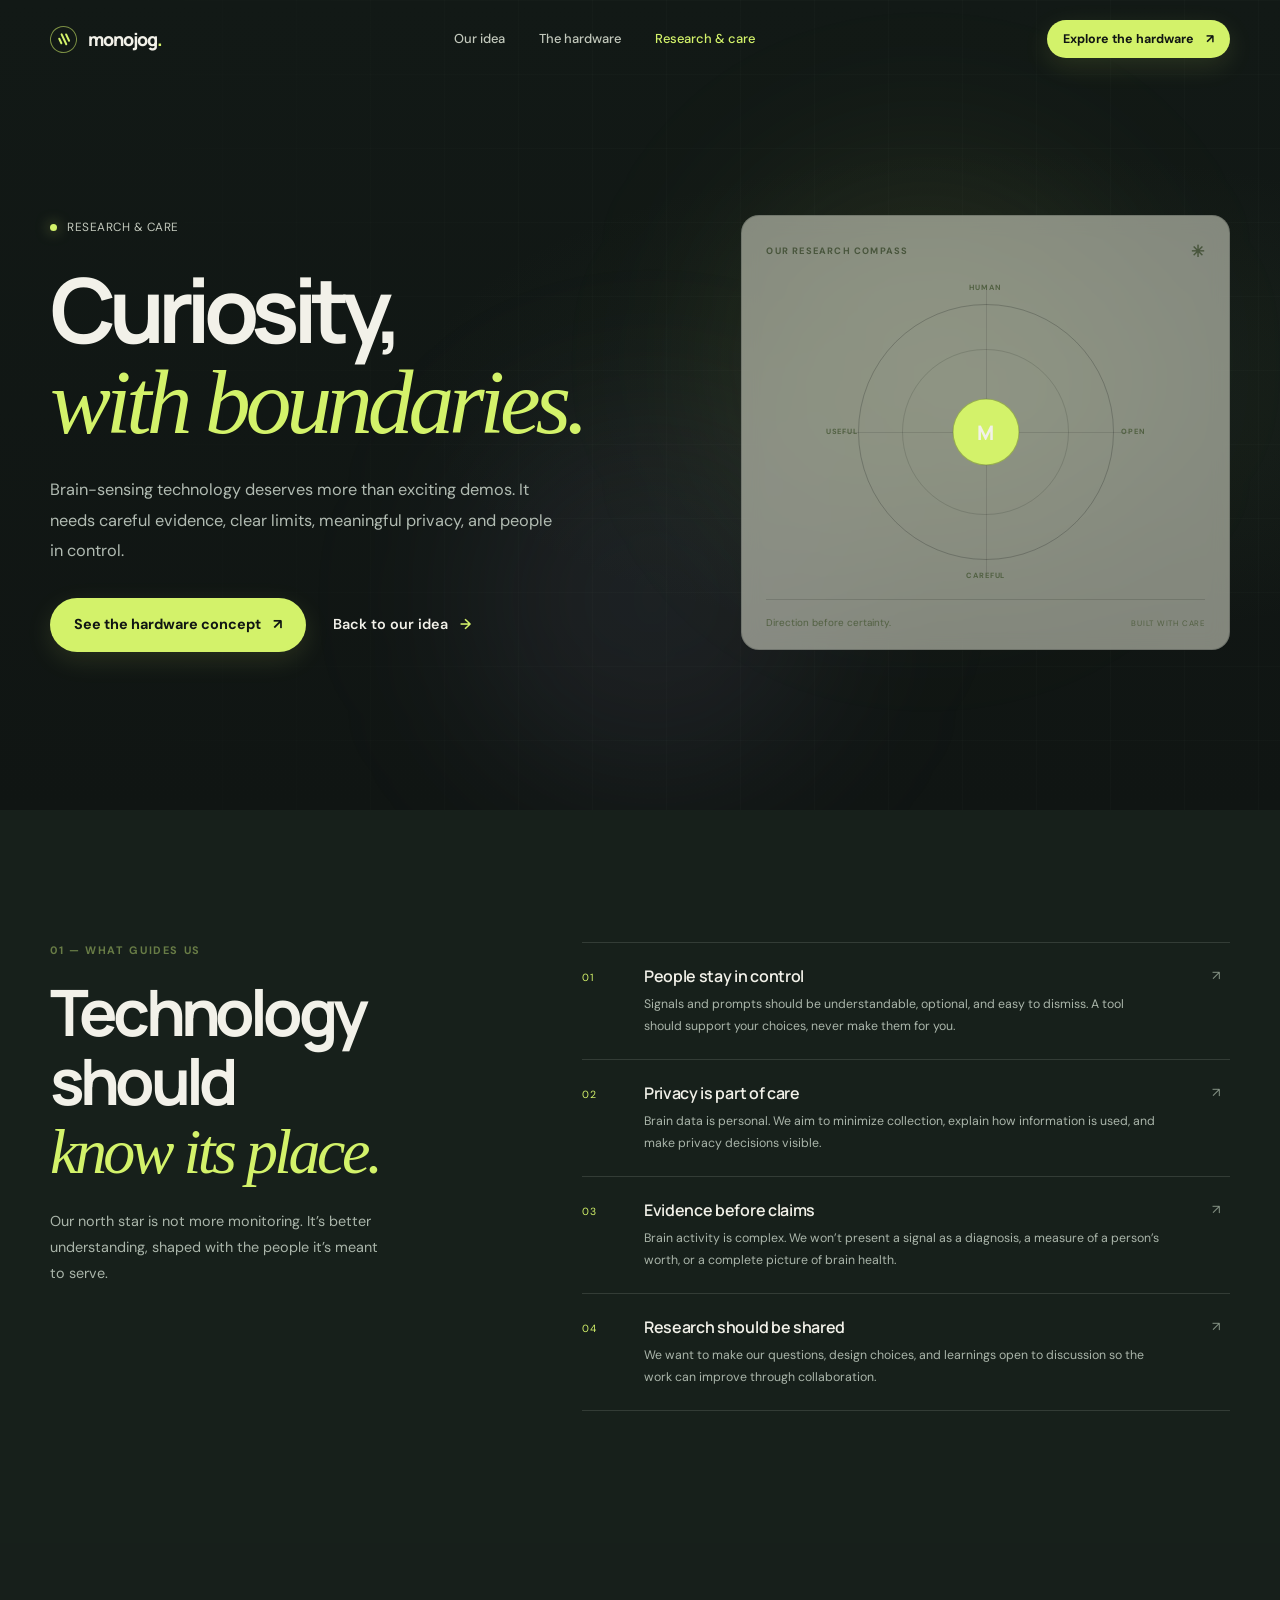
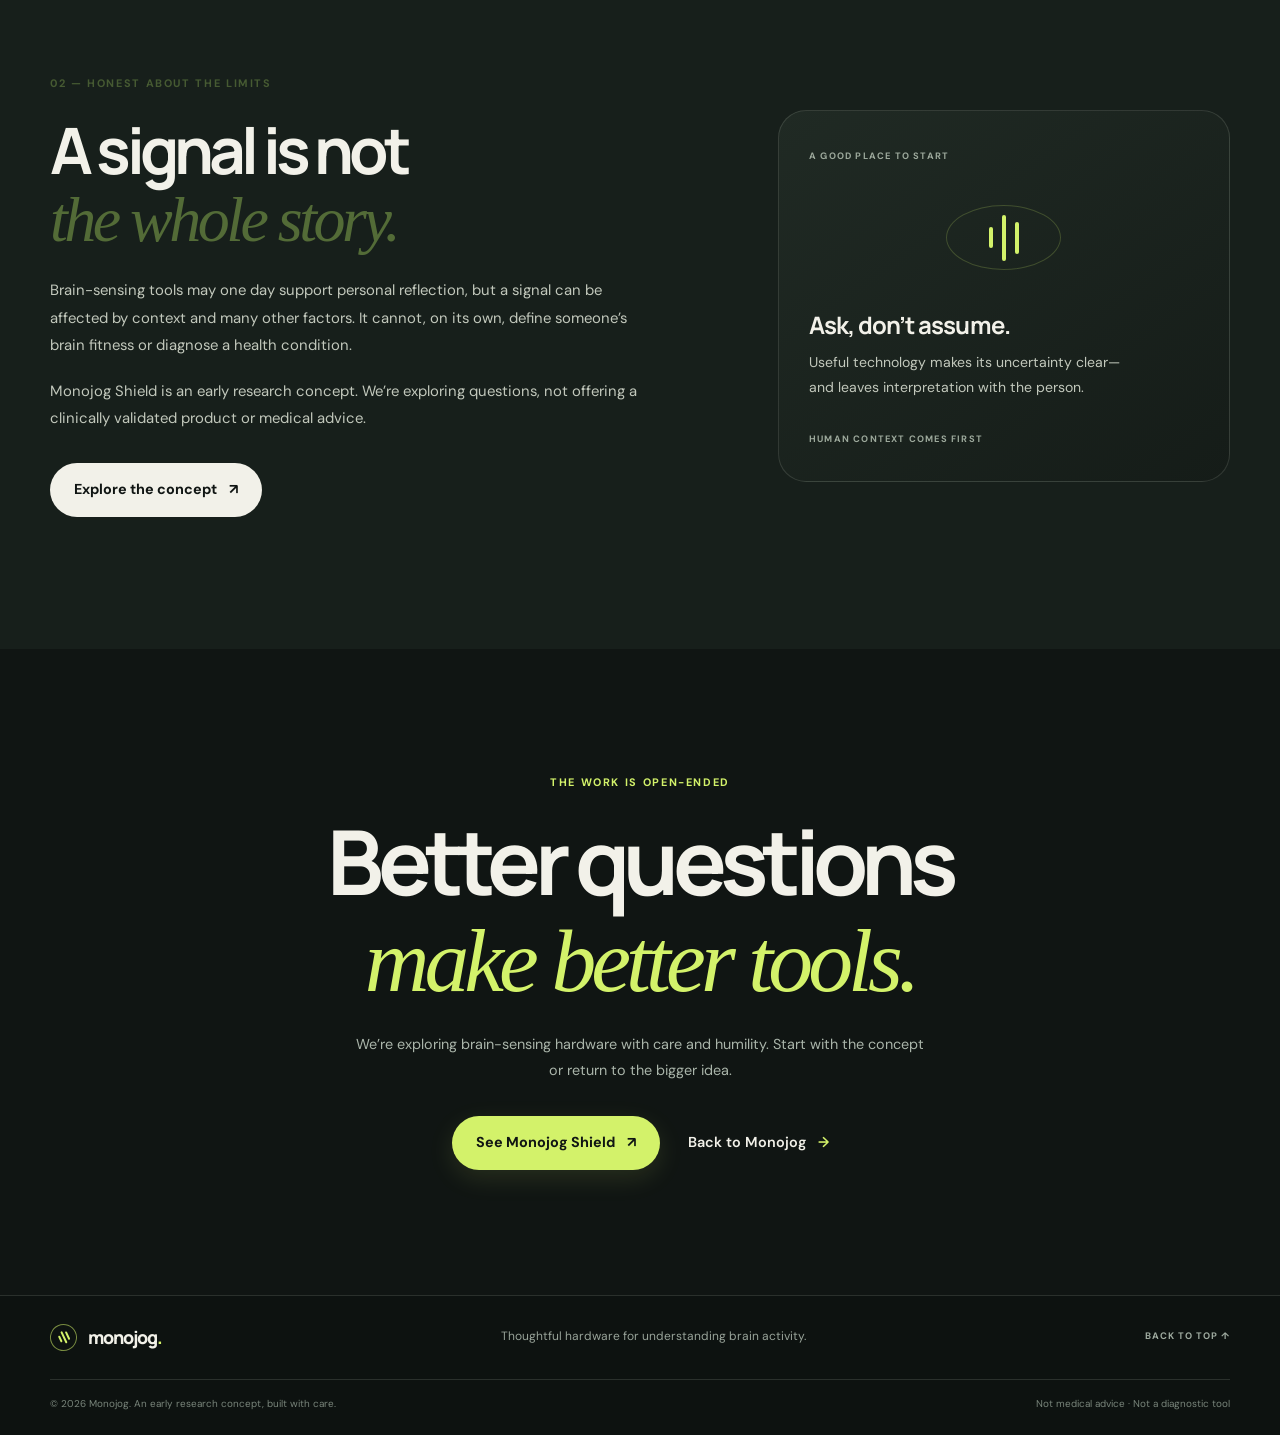
==== research.html @ cc60c607 "Reframe Monojog as brain-health hardware with three focused pages and subtle motion" ====
<!doctype html>
<html lang="en">
<head>
  <meta charset="utf-8">
  <meta name="viewport" content="width=device-width, initial-scale=1">
  <meta name="theme-color" content="#101513">
  <meta name="description" content="Learn about Monojog's approach to brain-health technology: human agency, privacy, scientific evidence, and honest limits.">
  <title>Research &amp; care — Monojog</title>
  <link rel="icon" type="image/svg+xml" href="assets/favicon.svg">
  <link rel="preconnect" href="https://fonts.googleapis.com"><link rel="preconnect" href="https://fonts.gstatic.com" crossorigin>
  <link href="https://fonts.googleapis.com/css2?family=DM+Sans:wght@400;500;600;700&family=Manrope:wght@400;500;600;700;800&display=swap" rel="stylesheet">
  <link rel="stylesheet" href="css/style.css"><link rel="stylesheet" href="css/animations.css"><link rel="stylesheet" href="css/brain-health.css">
</head>
<body>
  <div id="preloader" aria-hidden="true"><div class="preloader-inner"><div class="preloader-logo">M</div><div class="preloader-bar"><div class="preloader-bar-fill"></div></div></div></div><div class="cursor-glow" id="cursorGlow" aria-hidden="true"></div>
  <nav class="navbar" id="navbar" aria-label="Main navigation"><div class="container nav-container"><a class="nav-logo" href="index.html" aria-label="Monojog home"><span class="brand-mark" aria-hidden="true"><span></span><span></span><span></span></span><span class="logo-text">monojog<span class="brand-period">.</span></span></a><div class="nav-links" id="navLinks"><a class="nav-link" href="index.html">Our idea</a><a class="nav-link" href="shield.html">The hardware</a><a class="nav-link active" href="research.html" aria-current="page">Research &amp; care</a></div><div class="nav-actions"><a class="btn btn-primary btn-sm" href="shield.html">Explore the hardware <span aria-hidden="true">↗</span></a><button class="nav-toggle" id="navToggle" type="button" aria-label="Toggle navigation" aria-expanded="false" aria-controls="mobileMenu"><span></span><span></span><span></span></button></div></div></nav>
  <div class="mobile-menu" id="mobileMenu"><div class="mobile-menu-content"><a class="mobile-link" href="index.html">Our idea</a><a class="mobile-link" href="shield.html">The hardware</a><a class="mobile-link" href="research.html" aria-current="page">Research &amp; care</a><a class="btn btn-primary btn-lg mobile-cta" href="shield.html">Explore the hardware ↗</a></div></div>
  <main>
    <section class="page-hero research-page-hero" id="home"><div class="hero-bg" aria-hidden="true"><div class="hero-orb hero-orb-one"></div><div class="hero-orb hero-orb-two"></div><div class="hero-grid"></div></div><div class="container page-hero-layout research-hero-layout"><div class="page-hero-copy"><span class="eyebrow reveal-up"><span class="eyebrow-dot"></span> RESEARCH &amp; CARE</span><h1 class="page-title reveal-up delay-1">Curiosity,<br><span class="serif-accent">with boundaries.</span></h1><p class="hero-description reveal-up delay-2">Brain-sensing technology deserves more than exciting demos. It needs careful evidence, clear limits, meaningful privacy, and people in control.</p><div class="hero-actions reveal-up delay-3"><a class="btn btn-primary btn-lg" href="shield.html">See the hardware concept <span aria-hidden="true">↗</span></a><a class="text-link" href="index.html">Back to our idea <span aria-hidden="true">→</span></a></div></div><div class="research-card reveal-up delay-2"><div class="research-card-header"><span>OUR RESEARCH COMPASS</span><span class="compass-star">✳</span></div><div class="compass-graphic"><div class="compass-circle compass-circle-outer"></div><div class="compass-circle compass-circle-inner"></div><div class="compass-cross horizontal"></div><div class="compass-cross vertical"></div><div class="compass-core">M</div><span class="compass-label north">HUMAN</span><span class="compass-label east">OPEN</span><span class="compass-label south">CAREFUL</span><span class="compass-label west">USEFUL</span></div><div class="research-card-footer"><span>Direction before certainty.</span><span>BUILT WITH CARE</span></div></div></div></section>
    <section class="principles-section section-space"><div class="container principles-layout"><div class="principles-intro reveal-up"><span class="section-index">01 — WHAT GUIDES US</span><h2>Technology should<br><span class="serif-accent">know its place.</span></h2><p>Our north star is not more monitoring. It’s better understanding, shaped with the people it’s meant to serve.</p></div><div class="principles-list"><article class="principle reveal-up"><span class="principle-number">01</span><div><h3>People stay in control</h3><p>Signals and prompts should be understandable, optional, and easy to dismiss. A tool should support your choices, never make them for you.</p></div><span class="principle-symbol">↗</span></article><article class="principle reveal-up delay-1"><span class="principle-number">02</span><div><h3>Privacy is part of care</h3><p>Brain data is personal. We aim to minimize collection, explain how information is used, and make privacy decisions visible.</p></div><span class="principle-symbol">↗</span></article><article class="principle reveal-up delay-2"><span class="principle-number">03</span><div><h3>Evidence before claims</h3><p>Brain activity is complex. We won’t present a signal as a diagnosis, a measure of a person’s worth, or a complete picture of brain health.</p></div><span class="principle-symbol">↗</span></article><article class="principle reveal-up delay-3"><span class="principle-number">04</span><div><h3>Research should be shared</h3><p>We want to make our questions, design choices, and learnings open to discussion so the work can improve through collaboration.</p></div><span class="principle-symbol">↗</span></article></div></div></section>
    <section class="research-note-section section-space"><div class="container research-note-layout"><div class="research-copy reveal-up"><span class="section-index">02 — HONEST ABOUT THE LIMITS</span><h2>A signal is not<br><span class="serif-accent">the whole story.</span></h2><p>Brain-sensing tools may one day support personal reflection, but a signal can be affected by context and many other factors. It cannot, on its own, define someone’s brain fitness or diagnose a health condition.</p><p>Monojog Shield is an early research concept. We’re exploring questions, not offering a clinically validated product or medical advice.</p><a class="btn btn-light btn-lg" href="shield.html">Explore the concept <span aria-hidden="true">↗</span></a></div><div class="care-card reveal-up delay-1"><span class="care-card-kicker">A GOOD PLACE TO START</span><div class="care-pulse" aria-hidden="true"><span></span><span></span><span></span></div><h3>Ask, don’t assume.</h3><p>Useful technology makes its uncertainty clear—and leaves interpretation with the person.</p><span class="care-card-foot">HUMAN CONTEXT COMES FIRST</span></div></div></section>
    <section class="closing-section section-space"><div class="container closing-inner reveal-up"><span class="section-index">THE WORK IS OPEN-ENDED</span><h2>Better questions<br><span class="serif-accent">make better tools.</span></h2><p>We’re exploring brain-sensing hardware with care and humility. Start with the concept or return to the bigger idea.</p><div class="closing-actions"><a class="btn btn-primary btn-lg" href="shield.html">See Monojog Shield <span aria-hidden="true">↗</span></a><a class="text-link" href="index.html">Back to Monojog <span aria-hidden="true">→</span></a></div></div></section>
  </main>
  <footer class="site-footer"><div class="container footer-main"><a class="nav-logo footer-logo" href="index.html"><span class="brand-mark" aria-hidden="true"><span></span><span></span><span></span></span><span class="logo-text">monojog<span class="brand-period">.</span></span></a><p>Thoughtful hardware for understanding brain activity.</p><a class="footer-top" href="#home">BACK TO TOP ↑</a></div><div class="container footer-bottom"><span>© <span id="currentYear">2026</span> Monojog. An early research concept, built with care.</span><span>Not medical advice · Not a diagnostic tool</span></div></footer>
  <script src="js/main.js"></script><script>document.getElementById('currentYear').textContent = new Date().getFullYear();</script>
</body>
</html>
---- css/style.css ----
/* ============================================
   MONOJOG — Focus hardware / open research identity
   Palette: forest ink, warm paper, vivid lime, soft lilac
   ============================================ */
:root {
  color-scheme: dark;
  --ink: #101513;
  --ink-soft: #171f1b;
  --surface: #1b2420;
  --surface-raised: #222d27;
  --paper: #f2f1e9;
  --paper-dim: #c2c8bc;
  --muted: #8d9990;
  --line: rgba(235, 241, 230, 0.13);
  --line-dark: rgba(16, 21, 19, 0.13);
  --lime: #d3f26a;
  --lime-dark: #b7d94c;
  --lilac: #c3b4f2;
  --orange: #e7a573;
  --font-body: 'DM Sans', -apple-system, BlinkMacSystemFont, 'Segoe UI', sans-serif;
  --font-display: 'Manrope', 'DM Sans', sans-serif;
  --radius-sm: 10px;
  --radius-md: 18px;
  --radius-lg: 28px;
  --radius-xl: 40px;
  --container: 1180px;
  --ease: 0.28s cubic-bezier(0.2, 0.7, 0.2, 1);
}

*, *::before, *::after {
  box-sizing: border-box;
  margin: 0;
  padding: 0;
}

html {
  scroll-behavior: smooth;
  scroll-padding-top: 90px;
  font-size: 16px;
  -webkit-font-smoothing: antialiased;
}

body {
  font-family: var(--font-body);
  background: var(--ink);
  color: var(--paper);
  line-height: 1.65;
  overflow-x: hidden;
}

body, button, a {
  font-family: var(--font-body);
}

a {
  color: inherit;
  text-decoration: none;
}

button {
  border: 0;
  color: inherit;
  background: none;
  cursor: pointer;
}

::selection {
  background: var(--lime);
  color: var(--ink);
}

:focus-visible {
  outline: 2px solid var(--lime);
  outline-offset: 4px;
}

.container {
  width: min(var(--container), calc(100% - 48px));
  margin-inline: auto;
}

.section-space {
  padding: 132px 0;
}

.serif-accent {
  font-family: Georgia, 'Times New Roman', serif;
  font-weight: 400;
  font-style: italic;
  color: var(--lime);
  letter-spacing: -0.055em;
}

.section-index {
  display: block;
  color: var(--lime);
  font-size: 0.68rem;
  font-weight: 700;
  letter-spacing: 0.15em;
  line-height: 1.5;
}

.text-link {
  display: inline-flex;
  align-items: center;
  gap: 12px;
  color: var(--paper);
  font-size: 0.9rem;
  font-weight: 600;
  transition: color var(--ease);
}

.text-link span {
  color: var(--lime);
  transition: transform var(--ease);
}

.text-link:hover {
  color: var(--lime);
}

.text-link:hover span {
  transform: translateX(4px);
}

#preloader {
  position: fixed;
  inset: 0;
  z-index: 10000;
  background: var(--ink);
  display: flex;
  align-items: center;
  justify-content: center;
  transition: opacity 0.45s ease, visibility 0.45s ease;
}

#preloader.hidden {
  opacity: 0;
  visibility: hidden;
  pointer-events: none;
}

.preloader-inner {
  text-align: center;
}

.preloader-logo {
  font: 800 2rem var(--font-display);
  color: var(--lime);
  margin-bottom: 20px;
}

.preloader-bar {
  width: 90px;
  height: 2px;
  background: var(--line);
  overflow: hidden;
}

.preloader-bar-fill {
  height: 100%;
  width: 60%;
  background: var(--lime);
  animation: loadLine 1s ease-in-out infinite alternate;
}

@keyframes loadLine {
  to {
    transform: translateX(70%);
  }
}

.cursor-glow {
  position: fixed;
  width: 360px;
  height: 360px;
  border-radius: 50%;
  background: radial-gradient(circle, rgba(211, 242, 106, 0.055), transparent 68%);
  pointer-events: none;
  z-index: 1;
  transform: translate(-50%, -50%);
}

.navbar {
  position: fixed;
  z-index: 1000;
  inset: 0 0 auto;
  padding: 20px 0;
  transition: background var(--ease), padding var(--ease), border-color var(--ease);
  border-bottom: 1px solid transparent;
}

.navbar.scrolled {
  padding: 12px 0;
  background: rgba(16, 21, 19, 0.88);
  backdrop-filter: blur(18px);
  border-color: var(--line);
}

.nav-container {
  display: flex;
  align-items: center;
  justify-content: space-between;
  gap: 28px;
}

.nav-logo {
  display: flex;
  align-items: center;
  gap: 11px;
  position: relative;
  z-index: 1001;
}

.logo-text {
  font: 800 1.12rem var(--font-display);
  letter-spacing: -0.055em;
}

.brand-period {
  color: var(--lime);
}

.brand-mark {
  width: 27px;
  height: 27px;
  border: 1px solid rgba(211, 242, 106, 0.55);
  border-radius: 50%;
  display: flex;
  align-items: center;
  justify-content: center;
  gap: 2px;
  transform: rotate(-25deg);
}

.brand-mark span {
  display: block;
  width: 2px;
  border-radius: 3px;
  background: var(--lime);
}

.brand-mark span:nth-child(1) {
  height: 7px;
}

.brand-mark span:nth-child(2) {
  height: 13px;
}

.brand-mark span:nth-child(3) {
  height: 9px;
}

.nav-links {
  display: flex;
  align-items: center;
  gap: 8px;
}

.nav-link {
  padding: 8px 13px;
  color: var(--paper-dim);
  font-size: 0.81rem;
  font-weight: 500;
  transition: color var(--ease);
}

.nav-link:hover,
.nav-link.active {
  color: var(--lime);
}

.nav-actions {
  display: flex;
  align-items: center;
  gap: 12px;
}

.btn {
  display: inline-flex;
  justify-content: center;
  align-items: center;
  gap: 12px;
  min-height: 44px;
  padding: 11px 20px;
  border-radius: 999px;
  font-weight: 700;
  font-size: 0.84rem;
  line-height: 1.2;
  transition: transform var(--ease), background var(--ease), color var(--ease), box-shadow var(--ease);
}

.btn:hover {
  transform: translateY(-2px);
}

.btn-primary {
  background: var(--lime);
  color: var(--ink);
  box-shadow: 0 8px 26px rgba(211, 242, 106, 0.12);
}

.btn-primary:hover {
  background: #e2ff88;
  box-shadow: 0 12px 34px rgba(211, 242, 106, 0.2);
}

.btn-sm {
  min-height: 38px;
  padding: 9px 16px;
  font-size: 0.78rem;
}

.btn-lg {
  min-height: 54px;
  padding: 15px 24px;
  font-size: 0.9rem;
}

.btn-light {
  background: var(--paper);
  color: var(--ink);
}

.btn-light:hover {
  background: white;
}

.nav-toggle {
  display: none;
  width: 42px;
  height: 42px;
  border: 1px solid var(--line);
  border-radius: 50%;
  align-items: center;
  justify-content: center;
  flex-direction: column;
  gap: 5px;
}

.nav-toggle span {
  width: 17px;
  height: 1.5px;
  background: var(--paper);
  transition: transform var(--ease), opacity var(--ease);
}

.nav-toggle.active span:first-child {
  transform: translateY(3.25px) rotate(45deg);
}

.nav-toggle.active span:nth-child(2) {
  transform: translateY(-3.25px) rotate(-45deg);
}

.nav-toggle.active span:last-child {
  display: none;
}

.mobile-menu {
  position: fixed;
  inset: 0;
  z-index: 999;
  background: rgba(16, 21, 19, 0.98);
  backdrop-filter: blur(20px);
  display: flex;
  align-items: center;
  justify-content: center;
  opacity: 0;
  visibility: hidden;
  transition: opacity var(--ease), visibility var(--ease);
}

.mobile-menu.active {
  opacity: 1;
  visibility: visible;
}

.mobile-menu-content {
  display: flex;
  flex-direction: column;
  align-items: center;
  gap: 13px;
}

.mobile-link {
  padding: 9px 20px;
  font: 700 1.5rem var(--font-display);
  color: var(--paper-dim);
}

.mobile-link:hover {
  color: var(--lime);
}

.mobile-cta {
  margin-top: 16px;
}

.hero {
  min-height: 790px;
  min-height: min(900px, 100svh);
  padding: 150px 0 100px;
  position: relative;
  display: flex;
  align-items: center;
  overflow: hidden;
}

.hero-bg {
  position: absolute;
  inset: 0;
  overflow: hidden;
  background: radial-gradient(ellipse at 79% 49%, rgba(75, 101, 70, 0.15), transparent 42%), linear-gradient(180deg, #121916 0%, var(--ink) 100%);
}

.hero-grid {
  position: absolute;
  inset: 0;
  background-image: linear-gradient(rgba(222, 239, 210, 0.035) 1px, transparent 1px), linear-gradient(90deg, rgba(222, 239, 210, 0.035) 1px, transparent 1px);
  background-size: 74px 74px;
  mask-image: linear-gradient(90deg, transparent 0%, #000 46%, #000 100%);
  opacity: 0.5;
}

.hero-orb {
  position: absolute;
  border-radius: 50%;
  filter: blur(90px);
}

.hero-orb-one {
  width: 400px;
  height: 400px;
  background: rgba(211, 242, 106, 0.08);
  right: 12%;
  top: 20%;
}

.hero-orb-two {
  width: 360px;
  height: 360px;
  background: rgba(195, 180, 242, 0.08);
  right: 35%;
  bottom: 4%;
}

.hero-layout {
  position: relative;
  z-index: 2;
  display: grid;
  grid-template-columns: 1fr 0.95fr;
  gap: 65px;
  align-items: center;
}

.hero-copy {
  max-width: 570px;
  padding-top: 10px;
}

.eyebrow {
  display: inline-flex;
  align-items: center;
  gap: 10px;
  color: var(--paper-dim);
  font-size: 0.74rem;
  letter-spacing: 0.045em;
  margin-bottom: 27px;
}

.eyebrow-dot,
.app-live-dot {
  width: 7px;
  height: 7px;
  border-radius: 50%;
  background: var(--lime);
  box-shadow: 0 0 14px rgba(211, 242, 106, 0.6);
}

.hero-title {
  font: 700 clamp(3.8rem, 8vw, 7.15rem) / 0.98 var(--font-display);
  letter-spacing: -0.085em;
  margin-bottom: 27px;
}

.hero-title .serif-accent {
  font-size: 1.04em;
}

.hero-description {
  max-width: 510px;
  color: #b1bbb2;
  font-size: 1.02rem;
  line-height: 1.85;
}

.hero-actions {
  display: flex;
  align-items: center;
  gap: 27px;
  flex-wrap: wrap;
  margin-top: 32px;
}

.hero-note {
  display: flex;
  align-items: center;
  gap: 10px;
  margin-top: 42px;
  color: var(--muted);
  font-size: 0.73rem;
}

.note-icon {
  display: inline-grid;
  place-items: center;
  width: 22px;
  height: 22px;
  border: 1px solid var(--line);
  border-radius: 50%;
  color: var(--lime);
}

.hero-art {
  position: relative;
  min-height: 520px;
  isolation: isolate;
}

.art-caption,
.art-foot {
  display: flex;
  justify-content: space-between;
  color: #809087;
  font-size: 0.58rem;
  font-weight: 700;
  letter-spacing: 0.13em;
}

.art-caption {
  padding: 0 5px 15px;
  border-bottom: 1px solid var(--line);
}

.device-stage {
  position: absolute;
  inset: 44px 0 34px;
  display: grid;
  place-items: center;
}

.device-shadow {
  position: absolute;
  width: 58%;
  height: 13%;
  bottom: 13%;
  border-radius: 50%;
  background: rgba(0, 0, 0, 0.62);
  filter: blur(24px);
  transform: rotate(-16deg);
}

.device {
  width: 222px;
  height: 338px;
  position: relative;
  z-index: 2;
  padding: 17px 17px 14px;
  border: 1px solid rgba(241, 245, 230, 0.22);
  border-radius: 33px;
  background: linear-gradient(142deg, #3b4740 0%, #202a24 33%, #121a16 75%);
  box-shadow: inset 1px 1px 1px rgba(255, 255, 255, 0.28), inset -7px -9px 20px rgba(0, 0, 0, 0.34), 0 28px 65px rgba(0, 0, 0, 0.48);
  transform: rotate(-9deg);
}

.device-top,
.device-bottom {
  display: flex;
  align-items: center;
  justify-content: space-between;
}

.device-brand {
  font: 700 0.8rem var(--font-display);
  color: var(--lime);
}

.device-led {
  width: 5px;
  height: 5px;
  border-radius: 50%;
  background: var(--lime);
  box-shadow: 0 0 9px var(--lime);
}

.device-face {
  position: absolute;
  inset: 58px 19px 47px;
  display: grid;
  place-items: center;
  border-radius: 23px;
  background: radial-gradient(circle at 50% 43%, #2d3e31, #17201a 65%);
  border: 1px solid rgba(211, 242, 106, 0.1);
}

.device-ring {
  width: 138px;
  height: 138px;
  border: 1px solid rgba(211, 242, 106, 0.42);
  border-radius: 50%;
  display: grid;
  place-items: center;
  position: relative;
  box-shadow: 0 0 45px rgba(211, 242, 106, 0.08), inset 0 0 34px rgba(211, 242, 106, 0.06);
}

.device-ring::before,
.device-ring::after {
  content: '';
  position: absolute;
  border: 1px solid rgba(211, 242, 106, 0.22);
  border-radius: 50%;
}

.device-ring::before {
  inset: 10px;
}

.device-ring::after {
  inset: 21px;
  border-color: rgba(211, 242, 106, 0.16);
}

.device-core {
  width: 50px;
  height: 50px;
  border-radius: 50%;
  background: radial-gradient(circle at 35% 30%, #e6ffad, #9ebd4c 60%, #546730);
  display: grid;
  place-items: center;
  box-shadow: 0 0 28px rgba(211, 242, 106, 0.3);
}

.core-spark {
  font-size: 1.3rem;
  color: #203018;
}

.device-bottom {
  position: absolute;
  left: 19px;
  right: 19px;
  bottom: 15px;
  color: #89958b;
  font-size: 0.47rem;
  letter-spacing: 0.12em;
}

.orbit {
  position: absolute;
  border: 1px solid rgba(211, 242, 106, 0.14);
  border-radius: 50%;
  transform: rotate(-25deg);
}

.orbit-a {
  width: 355px;
  height: 190px;
}

.orbit-b {
  width: 445px;
  height: 258px;
  border-color: rgba(195, 180, 242, 0.12);
  transform: rotate(30deg);
}

.signal {
  position: absolute;
  z-index: 3;
  display: flex;
  align-items: center;
  gap: 9px;
  padding: 11px 14px;
  border: 1px solid rgba(234, 243, 226, 0.13);
  border-radius: 8px;
  background: rgba(27, 36, 32, 0.82);
  backdrop-filter: blur(12px);
  color: #e0e6dc;
  font-size: 0.67rem;
  box-shadow: 0 10px 24px rgba(0, 0, 0, 0.22);
}

.signal-one {
  top: 22%;
  right: 2%;
}

.signal-dot {
  width: 6px;
  height: 6px;
  border-radius: 50%;
  background: var(--lime);
}

.signal-two {
  bottom: 19%;
  left: 0;
}

.signal-line {
  width: 21px;
  height: 1px;
  background: var(--lilac);
}

.app-tile {
  position: absolute;
  z-index: 4;
  right: 0;
  bottom: 9%;
  width: 211px;
  padding: 15px;
  border: 1px solid rgba(255, 255, 255, 0.13);
  border-radius: 13px;
  background: rgba(24, 33, 28, 0.94);
  box-shadow: 0 18px 45px rgba(0, 0, 0, 0.3);
  transform: rotate(4deg);
}

.app-tile-top {
  display: flex;
  justify-content: space-between;
  align-items: center;
  color: #8f9b91;
  font-size: 0.48rem;
  letter-spacing: 0.11em;
}

.app-live-dot {
  width: 5px;
  height: 5px;
}

.app-wave {
  height: 44px;
  margin: 12px 0;
  display: flex;
  align-items: center;
  justify-content: space-between;
  gap: 3px;
}

.app-wave i {
  display: block;
  width: 3px;
  height: var(--bar, 20%);
  border-radius: 4px;
  background: linear-gradient(0deg, rgba(211, 242, 106, 0.25), var(--lime));
  opacity: 0.85;
}

.app-wave i:nth-child(4n + 1) { --bar: 33%; }
.app-wave i:nth-child(4n + 2) { --bar: 69%; }
.app-wave i:nth-child(4n + 3) { --bar: 48%; }
.app-wave i:nth-child(4n) { --bar: 88%; }

.app-tile-bottom {
  display: flex;
  flex-direction: column;
  gap: 3px;
}

.app-tile-bottom strong {
  font-size: 0.64rem;
}

.app-tile-bottom span {
  color: var(--muted);
  font-size: 0.54rem;
}

.art-foot {
  position: absolute;
  inset: auto 0 0;
  padding-top: 14px;
  border-top: 1px solid var(--line);
}

.scroll-cue {
  position: absolute;
  bottom: 29px;
  left: 50%;
  transform: translateX(-50%);
  display: flex;
  align-items: center;
  gap: 10px;
  color: var(--muted);
  font-size: 0.65rem;
}

.scroll-cue-line {
  height: 23px;
  width: 1px;
  background: linear-gradient(var(--lime), transparent);
}

.manifesto {
  background: var(--paper);
  color: var(--ink);
  padding-block: 112px;
}

.manifesto-grid {
  display: grid;
  grid-template-columns: 0.55fr 1.55fr 0.72fr;
  gap: 55px;
  align-items: start;
}

.manifesto-label {
  display: flex;
  flex-direction: column;
  align-items: flex-start;
  gap: 20px;
}

.manifesto .section-index {
  color: #667659;
}

.vertical-rule {
  height: 57px;
  width: 1px;
  background: var(--line-dark);
}

.tiny-label {
  max-width: 100px;
  color: #657067;
  font-size: 0.68rem;
  line-height: 1.5;
}

.manifesto-copy h2,
.section-heading h2,
.principles-intro h2,
.research-copy h2,
.closing-inner h2 {
  font: 700 clamp(2.5rem, 5vw, 4.4rem)/1.07 var(--font-display);
  letter-spacing: -0.075em;
}

.manifesto-copy h2 .serif-accent {
  color: #617642;
}

.manifesto-copy p {
  max-width: 620px;
  margin-top: 23px;
  color: #556159;
  font-size: 0.94rem;
  line-height: 1.85;
}

.manifesto-copy .text-link {
  margin-top: 26px;
  color: var(--ink);
}

.manifesto-copy .text-link span {
  color: #718b39;
}

.manifesto-aside {
  position: relative;
  padding: 25px 0 0 24px;
  border-left: 1px solid var(--line-dark);
}

.quote-mark {
  color: #8aa744;
  font: 4rem/1 Georgia, serif;
}

.manifesto-aside p {
  font: italic 1.15rem/1.5 Georgia, serif;
  letter-spacing: -0.02em;
}

.aside-caption {
  display: block;
  margin-top: 22px;
  color: #748078;
  font-size: 0.57rem;
  font-weight: 700;
  letter-spacing: 0.13em;
}

.system-section {
  background: #f8f8f2;
  color: var(--ink);
  padding-block: 125px;
}

.section-heading {
  display: flex;
  justify-content: space-between;
  align-items: end;
  gap: 50px;
  margin-bottom: 52px;
}

.section-heading .section-index,
.principles-intro .section-index {
  color: #687c46;
  margin-bottom: 20px;
}

.section-heading h2 {
  font-size: clamp(2.6rem, 5vw, 4.1rem);
}

.section-heading h2 .serif-accent {
  color: #718844;
}

.section-heading > p {
  max-width: 330px;
  margin-bottom: 6px;
  color: #677168;
  font-size: 0.9rem;
  line-height: 1.8;
}

.system-grid {
  display: grid;
  grid-template-columns: repeat(3, 1fr);
  gap: 17px;
}

.system-card {
  min-height: 490px;
  padding: 22px 22px 25px;
  border: 1px solid rgba(16, 21, 19, 0.12);
  border-radius: var(--radius-md);
  background: #f2f3eb;
  display: flex;
  flex-direction: column;
  transition: transform var(--ease), box-shadow var(--ease), border-color var(--ease);
}

.system-card:hover {
  transform: translateY(-5px);
  box-shadow: 0 20px 42px rgba(34, 46, 34, 0.08);
  border-color: rgba(100, 125, 62, 0.32);
}

.system-card-feature {
  background: #e9eddd;
}

.card-topline {
  display: flex;
  justify-content: space-between;
  align-items: center;
  color: #768071;
  font-size: 0.61rem;
  font-weight: 700;
  letter-spacing: 0.13em;
}

.card-arrow {
  color: #738849;
  font-size: 1rem;
}

.card-illustration {
  height: 190px;
  margin: 20px 0 24px;
  position: relative;
  overflow: hidden;
  border-radius: 12px;
  background: #e2e8d8;
}

.hardware-illustration {
  display: grid;
  place-items: center;
  background: radial-gradient(ellipse, #d1dfbd, #e7ebdf 70%);
}

.mini-device {
  width: 100px;
  height: 142px;
  position: relative;
  display: grid;
  place-items: center;
  border: 1px solid #728262;
  border-radius: 21px;
  background: linear-gradient(145deg, #465342, #1d2921);
  box-shadow: inset 1px 1px 1px rgba(255, 255, 255, 0.4), 0 14px 25px rgba(34, 48, 31, 0.27);
  transform: rotate(-11deg);
}

.mini-device-ring {
  width: 64px;
  height: 64px;
  border: 1px solid rgba(211, 242, 106, 0.7);
  border-radius: 50%;
  display: grid;
  place-items: center;
  color: var(--lime);
  font-size: 1.3rem;
  box-shadow: 0 0 18px rgba(211, 242, 106, 0.12);
}

.mini-light {
  position: absolute;
  top: 10px;
  right: 12px;
  width: 4px;
  height: 4px;
  border-radius: 50%;
  background: var(--lime);
}

.illustration-label,
.research-label {
  position: absolute;
  left: 14px;
  bottom: 12px;
  color: #76816c;
  font-size: 0.54rem;
  letter-spacing: 0.1em;
  text-transform: uppercase;
}

.app-illustration {
  display: grid;
  place-items: center;
  background: #e7e5ef;
}

.app-window {
  width: 77%;
  border: 1px solid rgba(38, 43, 38, 0.14);
  border-radius: 8px;
  background: #f8f8f4;
  box-shadow: 0 12px 25px rgba(37, 34, 52, 0.1);
  overflow: hidden;
}

.window-bar {
  height: 25px;
  padding: 0 9px;
  display: flex;
  align-items: center;
  gap: 4px;
  border-bottom: 1px solid #e6e5df;
}

.window-bar i {
  width: 4px;
  height: 4px;
  border-radius: 50%;
  background: #c1c6b8;
}

.window-bar span {
  margin-left: auto;
  color: #889084;
  font-size: 0.39rem;
  letter-spacing: 0.1em;
}

.window-content {
  padding: 14px;
}

.window-greeting {
  font: 700 0.68rem var(--font-display);
  color: #2b332d;
}

.window-greeting span {
  display: block;
  margin-top: 3px;
  font: 400 0.48rem var(--font-body);
  color: #858d83;
}

.window-progress {
  height: 48px;
  margin: 12px 0;
  border-radius: 5px;
  background: linear-gradient(180deg, rgba(163, 188, 112, 0.18), rgba(163, 188, 112, 0));
  position: relative;
  overflow: hidden;
}

.window-progress::before {
  content: '';
  position: absolute;
  inset: 15px 0 auto;
  height: 1px;
  background: #8ca655;
  clip-path: polygon(0 60%, 13% 60%, 18% 0, 24% 100%, 32% 52%, 43% 52%, 49% 20%, 55% 78%, 65% 48%, 73% 48%, 78% 3%, 84% 90%, 91% 55%, 100% 55%, 100% 100%, 0 100%);
}

.window-options {
  display: flex;
  gap: 5px;
}

.window-options i {
  height: 11px;
  flex: 1;
  background: #eeefe9;
  border-radius: 3px;
}

.research-illustration {
  display: grid;
  place-items: center;
  background: #e4e9e6;
}

.research-orbit {
  position: relative;
  width: 145px;
  height: 145px;
  border: 1px solid rgba(88, 121, 99, 0.3);
  border-radius: 50%;
  display: grid;
  place-items: center;
}

.research-orbit::before,
.research-orbit::after {
  content: '';
  position: absolute;
  border: 1px solid rgba(88, 121, 99, 0.2);
  border-radius: 50%;
}

.research-orbit::before {
  inset: 15px;
}

.research-orbit::after {
  inset: 31px;
}

.research-center {
  z-index: 1;
  display: grid;
  place-items: center;
  width: 45px;
  height: 45px;
  border-radius: 50%;
  background: #28382e;
  color: var(--lime);
  font: 800 1rem var(--font-display);
}

.node {
  position: absolute;
  z-index: 2;
  width: 9px;
  height: 9px;
  border: 2px solid #e4e9e6;
  border-radius: 50%;
  background: #809b67;
}

.node-one { top: 5px; left: 66px; }
.node-two { right: 11px; top: 62px; }
.node-three { bottom: 14px; left: 31px; }
.node-four { left: 18px; top: 42px; background: #9a89be; }

.system-card h3 {
  margin-bottom: 9px;
  font: 700 1.25rem var(--font-display);
  letter-spacing: -0.04em;
}

.system-card > p {
  max-width: 350px;
  color: #68736a;
  font-size: 0.79rem;
  line-height: 1.78;
}

.status-pill {
  display: inline-flex;
  align-items: center;
  gap: 7px;
  align-self: flex-start;
  margin-top: auto;
  padding-top: 19px;
  color: #697766;
  font-size: 0.63rem;
  font-weight: 600;
}

.status-pill i {
  width: 6px;
  height: 6px;
  border-radius: 50%;
  background: #8da65e;
}

.card-link {
  display: flex;
  align-items: center;
  gap: 9px;
  margin-top: auto;
  padding-top: 20px;
  color: #53693c;
  font-size: 0.72rem;
  font-weight: 700;
}

.card-link span {
  transition: transform var(--ease);
}

.card-link:hover span {
  transform: translateX(4px);
}

.system-footnote {
  margin-top: 20px;
  color: #788178;
  font-size: 0.66rem;
}

.principles-section {
  background: #17201b;
}

.principles-layout {
  display: grid;
  grid-template-columns: 0.8fr 1.2fr;
  gap: 100px;
}

.principles-intro h2 {
  font-size: clamp(2.8rem, 5vw, 4.4rem);
}

.principles-intro h2 .serif-accent {
  color: var(--lime);
}

.principles-intro > p {
  max-width: 330px;
  margin-top: 22px;
  color: #aab5aa;
  font-size: 0.9rem;
  line-height: 1.8;
}

.principles-list {
  border-top: 1px solid var(--line);
}

.principle {
  display: grid;
  grid-template-columns: 44px 1fr 18px;
  gap: 18px;
  align-items: start;
  padding: 22px 0;
  border-bottom: 1px solid var(--line);
}

.principle-number {
  padding-top: 4px;
  color: var(--lime);
  font-size: 0.65rem;
  letter-spacing: 0.08em;
}

.principle h3 {
  font: 600 1rem var(--font-display);
  letter-spacing: -0.02em;
}

.principle p {
  max-width: 520px;
  margin-top: 7px;
  color: #aab5aa;
  font-size: 0.77rem;
  line-height: 1.75;
}

.principle-symbol {
  color: #849184;
  font-size: 0.83rem;
  transition: color var(--ease), transform var(--ease);
}

.principle:hover .principle-symbol {
  color: var(--lime);
  transform: translate(2px, -2px);
}

.research-section {
  position: relative;
  overflow: hidden;
  background: #d3f26a;
  color: var(--ink);
  padding-block: 120px;
}

.research-glow {
  position: absolute;
  width: 650px;
  height: 650px;
  right: -130px;
  top: -290px;
  border-radius: 50%;
  border: 1px solid rgba(16, 21, 19, 0.1);
  box-shadow: 0 0 0 65px rgba(16, 21, 19, 0.025), 0 0 0 130px rgba(16, 21, 19, 0.02), 0 0 0 195px rgba(16, 21, 19, 0.015);
}

.research-layout {
  position: relative;
  display: grid;
  grid-template-columns: 1fr 0.83fr;
  gap: 95px;
  align-items: center;
}

.research-copy .section-index {
  color: #465a32;
  margin-bottom: 24px;
}

.research-copy h2 {
  font-size: clamp(3rem, 6vw, 5rem);
}

.research-copy h2 .serif-accent {
  color: #536b37;
}

.research-copy > p {
  max-width: 535px;
  margin-top: 20px;
  color: #394633;
  font-size: 0.87rem;
  line-height: 1.85;
}

.research-copy .btn {
  margin-top: 29px;
}

.research-card {
  padding: 23px 24px 18px;
  border: 1px solid rgba(16, 21, 19, 0.17);
  border-radius: var(--radius-md);
  background: rgba(245, 248, 229, 0.5);
  backdrop-filter: blur(10px);
}

.research-card-header,
.research-card-footer {
  display: flex;
  justify-content: space-between;
  align-items: center;
}

.research-card-header {
  color: #49563d;
  font-size: 0.58rem;
  font-weight: 700;
  letter-spacing: 0.13em;
}

.compass-star {
  font-size: 1rem;
}

.compass-graphic {
  position: relative;
  width: min(100%, 320px);
  aspect-ratio: 1;
  margin: 7px auto;
}

.compass-circle {
  position: absolute;
  border: 1px solid rgba(16, 21, 19, 0.22);
  border-radius: 50%;
  inset: 10%;
}

.compass-circle-inner {
  inset: 24%;
  border-color: rgba(16, 21, 19, 0.14);
}

.compass-cross {
  position: absolute;
  background: rgba(16, 21, 19, 0.12);
}

.compass-cross.horizontal {
  width: 90%;
  height: 1px;
  left: 5%;
  top: 50%;
}

.compass-cross.vertical {
  height: 90%;
  width: 1px;
  left: 50%;
  top: 5%;
}

.compass-core {
  position: absolute;
  left: 50%;
  top: 50%;
  transform: translate(-50%, -50%);
  display: grid;
  place-items: center;
  width: 67px;
  height: 67px;
  border: 1px solid rgba(16, 21, 19, 0.3);
  border-radius: 50%;
  background: #d3f26a;
  font: 800 1.25rem var(--font-display);
}

.compass-label {
  position: absolute;
  color: #526143;
  font-size: 0.47rem;
  font-weight: 700;
  letter-spacing: 0.12em;
}

.compass-label.north { top: 3%; left: 50%; transform: translateX(-50%); }
.compass-label.east { right: 0; top: 50%; transform: translateY(-50%); }
.compass-label.south { bottom: 3%; left: 50%; transform: translateX(-50%); }
.compass-label.west { left: 0; top: 50%; transform: translateY(-50%); }

.research-card-footer {
  padding-top: 15px;
  border-top: 1px solid rgba(16, 21, 19, 0.15);
  color: #536143;
  font-size: 0.62rem;
}

.research-card-footer span:last-child {
  font-size: 0.49rem;
  letter-spacing: 0.1em;
}

.closing-section {
  background: var(--ink);
  padding-block: 125px;
  text-align: center;
}

.closing-inner .section-index {
  margin-bottom: 23px;
}

.closing-inner h2 {
  font-size: clamp(3.2rem, 7vw, 5.9rem);
}

.closing-inner h2 .serif-accent {
  color: var(--lime);
}

.closing-inner > p {
  max-width: 520px;
  margin: 23px auto 0;
  color: #aab5aa;
  font-size: 0.9rem;
  line-height: 1.8;
}

.closing-actions {
  display: flex;
  justify-content: center;
  align-items: center;
  gap: 28px;
  flex-wrap: wrap;
  margin-top: 32px;
}

.site-footer {
  border-top: 1px solid var(--line);
  background: #0d1210;
}

.footer-main,
.footer-bottom {
  display: flex;
  justify-content: space-between;
  align-items: center;
  gap: 20px;
}

.footer-main {
  padding: 28px 0;
}

.footer-main > p {
  color: #98a399;
  font-size: 0.75rem;
}

.footer-top {
  color: #9eaa9f;
  font-size: 0.59rem;
  font-weight: 700;
  letter-spacing: 0.11em;
}

.footer-top:hover {
  color: var(--lime);
}

.footer-bottom {
  padding: 16px 0 23px;
  border-top: 1px solid var(--line);
  color: #79857b;
  font-size: 0.62rem;
}

@media (max-width: 980px) {
  .hero-layout {
    grid-template-columns: 1fr 0.85fr;
    gap: 25px;
  }

  .hero-art {
    transform: scale(0.9);
    transform-origin: center right;
    margin-left: -25px;
  }

  .manifesto-grid {
    grid-template-columns: 0.4fr 1.5fr;
    gap: 35px;
  }

  .manifesto-aside {
    grid-column: 2;
    max-width: 390px;
  }

  .principles-layout {
    gap: 55px;
  }

  .research-layout {
    gap: 50px;
  }

  .system-card {
    padding: 18px;
    min-height: 485px;
  }
}

@media (max-width: 760px) {
  .container {
    width: min(100% - 38px, var(--container));
  }

  .section-space {
    padding: 88px 0;
  }

  .nav-links,
  .nav-actions > .btn {
    display: none;
  }

  .nav-toggle {
    display: flex;
  }

  .hero {
    min-height: auto;
    padding: 132px 0 86px;
  }

  .hero-layout {
    grid-template-columns: 1fr;
    gap: 25px;
  }

  .hero-copy {
    max-width: 650px;
  }

  .hero-title {
    font-size: clamp(4rem, 14vw, 6.3rem);
  }

  .hero-description {
    font-size: 0.95rem;
  }

  .hero-art {
    width: min(100%, 510px);
    min-height: 470px;
    margin: 0 auto;
    transform: none;
  }

  .scroll-cue {
    display: none;
  }

  .manifesto-grid {
    grid-template-columns: 1fr;
    gap: 27px;
  }

  .manifesto-label {
    display: grid;
    grid-template-columns: auto 1fr;
    align-items: center;
    gap: 15px;
  }

  .vertical-rule {
    height: 1px;
    width: 100%;
  }

  .tiny-label {
    display: none;
  }

  .manifesto-aside {
    grid-column: 1;
    max-width: none;
  }

  .section-heading {
    display: block;
  }

  .section-heading > p {
    margin-top: 20px;
    max-width: 520px;
  }

  .system-grid {
    grid-template-columns: 1fr;
  }

  .system-card {
    min-height: 0;
    padding: 22px;
  }

  .card-illustration {
    height: 210px;
  }

  .system-card > p {
    max-width: 560px;
  }

  .status-pill,
  .card-link {
    margin-top: 20px;
  }

  .principles-layout {
    grid-template-columns: 1fr;
    gap: 42px;
  }

  .research-layout {
    grid-template-columns: 1fr;
    gap: 48px;
  }

  .research-card {
    width: min(100%, 470px);
    margin: auto;
  }

  .closing-section {
    padding-block: 90px;
  }
}

@media (max-width: 480px) {
  .container {
    width: calc(100% - 32px);
  }

  .hero {
    padding-top: 116px;
  }

  .hero-title {
    font-size: 3.85rem;
  }

  .hero-actions {
    align-items: flex-start;
    flex-direction: column;
    gap: 18px;
  }

  .hero-note {
    align-items: flex-start;
    font-size: 0.68rem;
  }

  .hero-art {
    min-height: 410px;
  }

  .device {
    width: 183px;
    height: 290px;
  }

  .device-face {
    inset: 49px 15px 41px;
  }

  .device-ring {
    width: 116px;
    height: 116px;
  }

  .orbit-a {
    width: 285px;
    height: 160px;
  }

  .orbit-b {
    width: 340px;
    height: 205px;
  }

  .signal {
    font-size: 0.57rem;
    padding: 9px 10px;
  }

  .signal-one {
    right: -2%;
    top: 20%;
  }

  .signal-two {
    left: -2%;
    bottom: 19%;
  }

  .app-tile {
    width: 176px;
    right: -2%;
    bottom: 7%;
  }

  .art-caption,
  .art-foot {
    font-size: 0.49rem;
  }

  .manifesto {
    padding-block: 80px;
  }

  .manifesto-copy h2,
  .section-heading h2,
  .principles-intro h2 {
    font-size: 2.55rem;
  }

  .research-copy h2 {
    font-size: 3.1rem;
  }

  .principle {
    grid-template-columns: 31px 1fr 15px;
    gap: 12px;
  }

  .research-section {
    padding-block: 85px;
  }

  .research-card {
    padding: 18px;
  }

  .closing-inner h2 {
    font-size: 3.4rem;
  }

  .closing-actions {
    flex-direction: column;
    gap: 20px;
  }

  .footer-main {
    flex-wrap: wrap;
  }

  .footer-main > p {
    order: 3;
    width: 100%;
  }

  .footer-bottom {
    align-items: flex-start;
    flex-direction: column;
    gap: 8px;
  }

  .footer-bottom span {
    max-width: 100%;
  }
}

@media (prefers-reduced-motion: reduce) {
  *, *::before, *::after {
    scroll-behavior: auto !important;
    animation-duration: 0.01ms !important;
    animation-iteration-count: 1 !important;
    transition-duration: 0.01ms !important;
  }

  .reveal-up {
    opacity: 1;
    transform: none;
  }
}
---- css/animations.css ----
/* ============================================
   MONOJOG — Animations
   ============================================ */

/* --- Reveal Animations --- */
.reveal-up {
    opacity: 0;
    transform: translateY(40px);
    transition: opacity 0.8s cubic-bezier(0.16, 1, 0.3, 1),
        transform 0.8s cubic-bezier(0.16, 1, 0.3, 1);
}

.reveal-up.visible {
    opacity: 1;
    transform: translateY(0);
}

.delay-1 {
    transition-delay: 0.15s !important;
}

.delay-2 {
    transition-delay: 0.3s !important;
}

.delay-3 {
    transition-delay: 0.45s !important;
}

.delay-4 {
    transition-delay: 0.6s !important;
}

/* --- Timer Pulse --- */
@keyframes timerPulse {

    0%,
    100% {
        transform: scale(1);
    }

    50% {
        transform: scale(1.02);
    }
}

.timer-ring {
    animation: timerPulse 4s ease-in-out infinite;
}

/* --- Gradient Shift --- */
@keyframes gradientShift {
    0% {
        background-position: 0% 50%;
    }

    50% {
        background-position: 100% 50%;
    }

    100% {
        background-position: 0% 50%;
    }
}

.btn-primary {
    background-size: 200% 200%;
    animation: gradientShift 4s ease infinite;
}

/* --- Glow Pulse --- */
@keyframes glowPulse {

    0%,
    100% {
        box-shadow: 0 4px 20px rgba(108, 60, 225, 0.3);
    }

    50% {
        box-shadow: 0 4px 30px rgba(108, 60, 225, 0.5);
    }
}

/* --- Feature Hover Shine --- */
.feature-card::after {
    content: '';
    position: absolute;
    top: -50%;
    left: -50%;
    width: 200%;
    height: 200%;
    background: radial-gradient(circle at center, rgba(108, 60, 225, 0.03) 0%, transparent 50%);
    opacity: 0;
    transition: opacity 0.5s ease;
    pointer-events: none;
}

.feature-card:hover::after {
    opacity: 1;
}

/* --- Phone Screen Shimmer --- */
@keyframes phoneShimmer {
    0% {
        background-position: -200% 0;
    }

    100% {
        background-position: 200% 0;
    }
}

.phone-focus-card::after {
    content: '';
    position: absolute;
    inset: 0;
    border-radius: inherit;
    background: linear-gradient(90deg, transparent 20%, rgba(255, 255, 255, 0.02) 50%, transparent 80%);
    background-size: 400% 100%;
    animation: phoneShimmer 8s linear infinite;
    pointer-events: none;
}

/* --- Testimonial Entrance --- */
.testimonial-card {
    transition: transform 0.3s ease, border-color 0.3s ease, box-shadow 0.3s ease;
}

/* --- Badge Pulse Ring --- */
.hero-badge::before {
    content: '';
    position: absolute;
    left: 18px;
    top: 50%;
    transform: translateY(-50%);
    width: 8px;
    height: 8px;
    border-radius: 50%;
    background: transparent;
    box-shadow: 0 0 0 0 rgba(0, 212, 170, 0.4);
    animation: badgePulse 2s cubic-bezier(0.4, 0, 0.6, 1) infinite;
}

@keyframes badgePulse {
    0% {
        box-shadow: 0 0 0 0 rgba(0, 212, 170, 0.4);
    }

    70% {
        box-shadow: 0 0 0 8px rgba(0, 212, 170, 0);
    }

    100% {
        box-shadow: 0 0 0 0 rgba(0, 212, 170, 0);
    }
}

/* --- Number Count Animation --- */
.stat-number {
    font-variant-numeric: tabular-nums;
}

/* --- Smooth Magnetic Hover for Cards --- */
.feature-card,
.testimonial-card,
.step-card {
    will-change: transform;
}

/* --- Chart Bar Animation --- */
.chart-bar {
    transform-origin: bottom;
    animation: barGrow 1.5s ease-out forwards;
    animation-play-state: paused;
}

.chart-bar.animated {
    animation-play-state: running;
}

@keyframes barGrow {
    from {
        transform: scaleY(0);
    }

    to {
        transform: scaleY(1);
    }
}

/* --- Notification Slide In --- */
@keyframes notifSlide {
    0% {
        opacity: 0;
        transform: translateX(20px);
    }

    10% {
        opacity: 1;
        transform: translateX(0);
    }

    90% {
        opacity: 1;
        transform: translateX(0);
    }

    100% {
        opacity: 0;
        transform: translateX(-20px);
    }
}

/* --- Smooth Section Transitions --- */
section {
    position: relative;
}

/* --- Subtle Background Noise --- */
.hero::after {
    content: '';
    position: absolute;
    inset: 0;
    background-image: url("data:image/svg+xml,%3Csvg viewBox='0 0 256 256' xmlns='http://www.w3.org/2000/svg'%3E%3Cfilter id='noise'%3E%3CfeTurbulence type='fractalNoise' baseFrequency='0.9' numOctaves='4' stitchTiles='stitch'/%3E%3C/filter%3E%3Crect width='100%25' height='100%25' filter='url(%23noise)'/%3E%3C/svg%3E");
    opacity: 0.015;
    pointer-events: none;
    z-index: 1;
}

/* --- Loading Skeleton Animation --- */
@keyframes skeleton {
    0% {
        opacity: 0.6;
    }

    50% {
        opacity: 0.3;
    }

    100% {
        opacity: 0.6;
    }
}

/* --- Micro-interaction: Button Press --- */
.btn:active {
    transform: scale(0.97) !important;
    transition: transform 0.1s ease;
}

/* --- Focus Ring for Accessibility --- */
.btn:focus-visible,
.nav-link:focus-visible,
input:focus-visible {
    outline: 2px solid var(--primary-light);
    outline-offset: 3px;
}

/* --- Reduced Motion --- */
@media (prefers-reduced-motion: reduce) {

    *,
    *::before,
    *::after {
        animation-duration: 0.01ms !important;
        animation-iteration-count: 1 !important;
        transition-duration: 0.01ms !important;
    }

    .reveal-up {
        opacity: 1;
        transform: none;
    }

    html {
        scroll-behavior: auto;
    }
}
---- css/brain-health.css ----
/* Monojog brain-health concept — additional motion and page layouts */
:root { --brain-glow: rgba(211, 242, 106, .14); }

/* Calm ambient movement, layered over the existing visual system. */
.hero-orb-one { animation: ambientDrift 13s ease-in-out infinite alternate; }
.hero-orb-two { animation: ambientDrift 17s ease-in-out infinite alternate-reverse; }
@keyframes ambientDrift { from { transform: translate3d(-10px, 8px, 0) scale(.96); } to { transform: translate3d(18px, -15px, 0) scale(1.06); } }
.device { animation: deviceFloat 7s ease-in-out infinite; transform-origin: 50% 55%; }
@keyframes deviceFloat { 0%, 100% { transform: translateY(0) rotate(-9deg); } 50% { transform: translateY(-9px) rotate(-7deg); } }
.device-ring { animation: ringBreathe 5s ease-in-out infinite; }
@keyframes ringBreathe { 0%, 100% { box-shadow: 0 0 34px rgba(211,242,106,.07), inset 0 0 26px rgba(211,242,106,.04); } 50% { box-shadow: 0 0 55px rgba(211,242,106,.2), inset 0 0 38px rgba(211,242,106,.1); } }
.orbit-a { animation: orbitTurn 28s linear infinite; }
.orbit-b { animation: orbitTurn 36s linear infinite reverse; }
@keyframes orbitTurn { to { rotate: 360deg; } }
.app-wave i { animation: signalWave 1.15s ease-in-out infinite alternate; }
.app-wave i:nth-child(3n) { animation-delay: -.6s; }
.app-wave i:nth-child(3n + 1) { animation-delay: -.25s; }
@keyframes signalWave { from { transform: scaleY(.4); opacity: .48; } to { transform: scaleY(1.15); opacity: 1; } }
.signal-one { animation: signalFloat 6s ease-in-out infinite; }
.signal-two { animation: signalFloat 7s ease-in-out -2s infinite; }
@keyframes signalFloat { 0%, 100% { translate: 0 0; } 50% { translate: 0 -7px; } }

/* A concise three-page structure that keeps the established Monojog palette. */
.nav-link[aria-current="page"], .mobile-link[aria-current="page"] { color: var(--lime); }
.home-card-grid { grid-template-columns: repeat(2, minmax(0, 1fr)); max-width: 820px; }
.home-card-grid .system-card { min-height: 455px; }
.home-card-grid .system-card:hover .card-illustration { transform: scale(1.015); }
.home-card-grid .card-illustration { transition: transform .45s cubic-bezier(.2,.7,.2,1); }
.system-card .card-link { margin-top: auto; padding-top: 20px; }
.page-hero { min-height: 720px; min-height: min(810px, 100svh); padding: 150px 0 95px; position: relative; display: flex; align-items: center; overflow: hidden; }
.page-hero-layout { position: relative; z-index: 2; display: grid; grid-template-columns: 1fr .9fr; gap: 65px; align-items: center; }
.page-hero-copy { max-width: 570px; }
.page-title { font: 700 clamp(3.4rem, 7vw, 6.3rem)/1 var(--font-display); letter-spacing: -.08em; margin: 0 0 27px; }
.page-title .serif-accent { font-size: 1.02em; }
.page-device-art { min-height: 480px; position: relative; isolation: isolate; }
.page-device-art .device-stage { inset: 18px 0 0; }
.page-device-art .app-tile { right: 0; bottom: 8%; }
.research-hero-layout { grid-template-columns: 1fr .78fr; }
.research-page-hero .research-card { position: relative; z-index: 2; }
.detail-section { background: var(--paper); color: var(--ink); }
.detail-grid { display: grid; grid-template-columns: .9fr 1fr; gap: 95px; align-items: start; }
.detail-intro h2 { margin-top: 22px; font: 700 clamp(2.4rem, 4vw, 3.8rem)/1.08 var(--font-display); letter-spacing: -.07em; }
.detail-intro .serif-accent { color: #718844; }
.detail-copy p { margin: 0 0 20px; color: #566158; font-size: .98rem; line-height: 1.9; }
.detail-copy .text-link { color: var(--ink); margin-top: 6px; }
.steps-section { background: #f8f8f2; color: var(--ink); }
.steps-grid { display: grid; grid-template-columns: repeat(3, 1fr); gap: 17px; }
.step-card { min-height: 300px; padding: 26px; border: 1px solid rgba(16,21,19,.12); border-radius: var(--radius-md); background: #f0f2e9; transition: transform var(--ease), box-shadow var(--ease); }
.step-card:hover { transform: translateY(-5px); box-shadow: 0 18px 36px rgba(34,46,34,.08); }
.step-number { color: #738849; font-size: .65rem; font-weight: 700; letter-spacing: .14em; }
.step-card h3 { margin: 25px 0 9px; font: 700 1.25rem var(--font-display); letter-spacing: -.04em; }
.step-card p { color: #69736a; font-size: .86rem; line-height: 1.75; }
.step-mark { height: 55px; margin-top: 18px; display: flex; align-items: center; gap: 5px; }
.signal-mark i { width: 4px; height: 22px; border-radius: 4px; background: #819d48; animation: signalWave .8s ease-in-out infinite alternate; }
.signal-mark i:nth-child(2) { height: 38px; animation-delay: -.4s; }.signal-mark i:nth-child(3) { height: 29px; animation-delay: -.2s; }.signal-mark i:nth-child(4) { height: 17px; animation-delay: -.55s; }
.context-mark { gap: 14px; color: #718844; font-size: 1.4rem; }.context-mark span:nth-child(2) { font-size: 2rem; }.context-mark span:nth-child(3) { font-size: 1rem; }
.care-mark { width: 55px; justify-content: center; border: 1px solid rgba(113,136,68,.4); border-radius: 50%; color: #718844; font-size: 1.5rem; animation: ringBreathe 5s ease-in-out infinite; }
.disclaimer-band { padding: 27px 0; background: #e8eddd; color: var(--ink); }
.disclaimer-inner { display: flex; align-items: center; gap: 18px; }
.disclaimer-icon { flex: 0 0 28px; width: 28px; height: 28px; display: grid; place-items: center; border: 1px solid rgba(16,21,19,.35); border-radius: 50%; font: 700 .8rem Georgia,serif; }
.disclaimer-inner p { flex: 1; color: #566158; font-size: .82rem; line-height: 1.7; }
.disclaimer-inner strong { color: var(--ink); }
.disclaimer-inner > a { color: #566d32; font-size: .78rem; font-weight: 700; white-space: nowrap; }
.research-note-section { background: var(--ink-soft); }
.research-note-layout { display: grid; grid-template-columns: 1fr .72fr; gap: 100px; align-items: center; }
.research-copy h2 { margin: 20px 0 24px; font: 700 clamp(2.7rem, 5vw, 4.3rem)/1.05 var(--font-display); letter-spacing: -.075em; }
.research-copy p { max-width: 590px; margin: 0 0 18px; color: var(--paper-dim); font-size: .93rem; line-height: 1.85; }
.research-copy .btn { margin-top: 12px; }
.care-card { min-height: 350px; padding: 30px; border: 1px solid var(--line); border-radius: var(--radius-lg); background: linear-gradient(145deg, #202a24, #151c18); }
.care-card-kicker, .care-card-foot { color: #9da99c; font-size: .58rem; font-weight: 700; letter-spacing: .13em; }
.care-pulse { position: relative; height: 100px; margin: 20px 0; display: flex; align-items: center; justify-content: center; gap: 9px; }
.care-pulse::before { content: ''; position: absolute; width: 115px; height: 65px; border: 1px solid rgba(211,242,106,.2); border-radius: 50%; animation: ringBreathe 4s ease-in-out infinite; }
.care-pulse span { z-index: 1; width: 4px; border-radius: 5px; background: var(--lime); animation: signalWave .9s ease-in-out infinite alternate; }
.care-pulse span:nth-child(1) { height: 21px; }.care-pulse span:nth-child(2) { height: 46px; animation-delay: -.4s; }.care-pulse span:nth-child(3) { height: 32px; animation-delay: -.2s; }
.care-card h3 { margin: 4px 0 9px; font: 700 1.5rem var(--font-display); letter-spacing: -.04em; }
.care-card p { max-width: 330px; margin-bottom: 25px; color: var(--paper-dim); font-size: .88rem; line-height: 1.75; }
.closing-inner > p { max-width: 580px; }
.site-footer .footer-bottom a { color: var(--muted); font-size: .68rem; }

@media (max-width: 900px) {
  .page-hero-layout, .research-hero-layout { grid-template-columns: 1fr 1fr; gap: 30px; }
  .detail-grid { gap: 45px; }
  .research-note-layout { gap: 45px; }
  .page-device-art { transform: scale(.9); transform-origin: center; }
}
@media (max-width: 680px) {
  .home-card-grid, .steps-grid, .detail-grid, .research-note-layout, .page-hero-layout, .research-hero-layout { grid-template-columns: 1fr; }
  .home-card-grid .system-card { min-height: 420px; }
  .page-hero { min-height: auto; padding: 130px 0 70px; }
  .page-title { font-size: clamp(3.3rem, 15vw, 5rem); }
  .page-device-art { min-height: 390px; margin-top: 10px; transform: none; }
  .page-device-art .device { scale: .86; }
  .detail-grid, .research-note-layout { gap: 36px; }
  .step-card { min-height: 270px; }
  .disclaimer-inner { align-items: flex-start; flex-wrap: wrap; }
  .disclaimer-inner p { flex-basis: calc(100% - 48px); }
  .disclaimer-inner > a { margin-left: 46px; }
  .research-page-hero .research-card { max-width: 420px; width: 100%; margin: 15px auto 0; }
}
@media (prefers-reduced-motion: reduce) {
  .hero-orb-one, .hero-orb-two, .device, .device-ring, .orbit-a, .orbit-b, .app-wave i, .signal-one, .signal-two, .signal-mark i, .care-mark, .care-pulse span, .care-pulse::before { animation: none !important; }
}
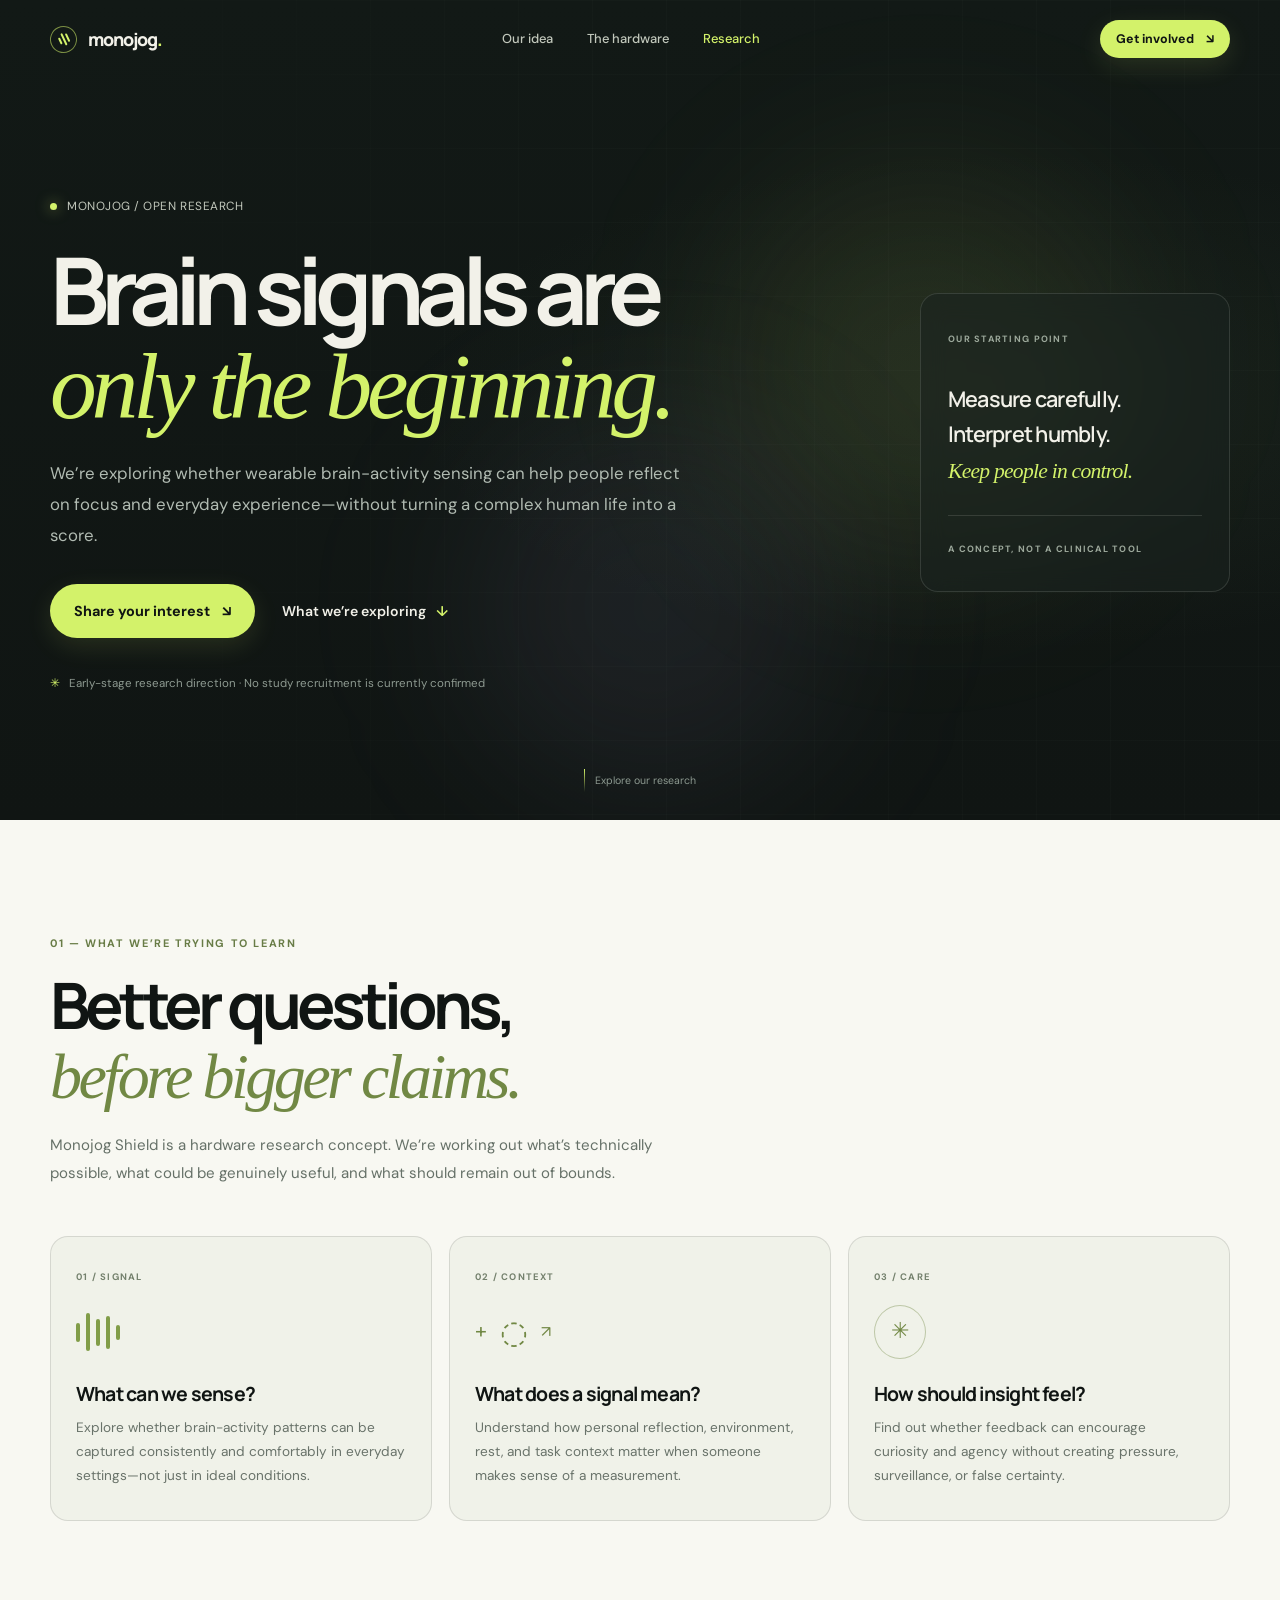
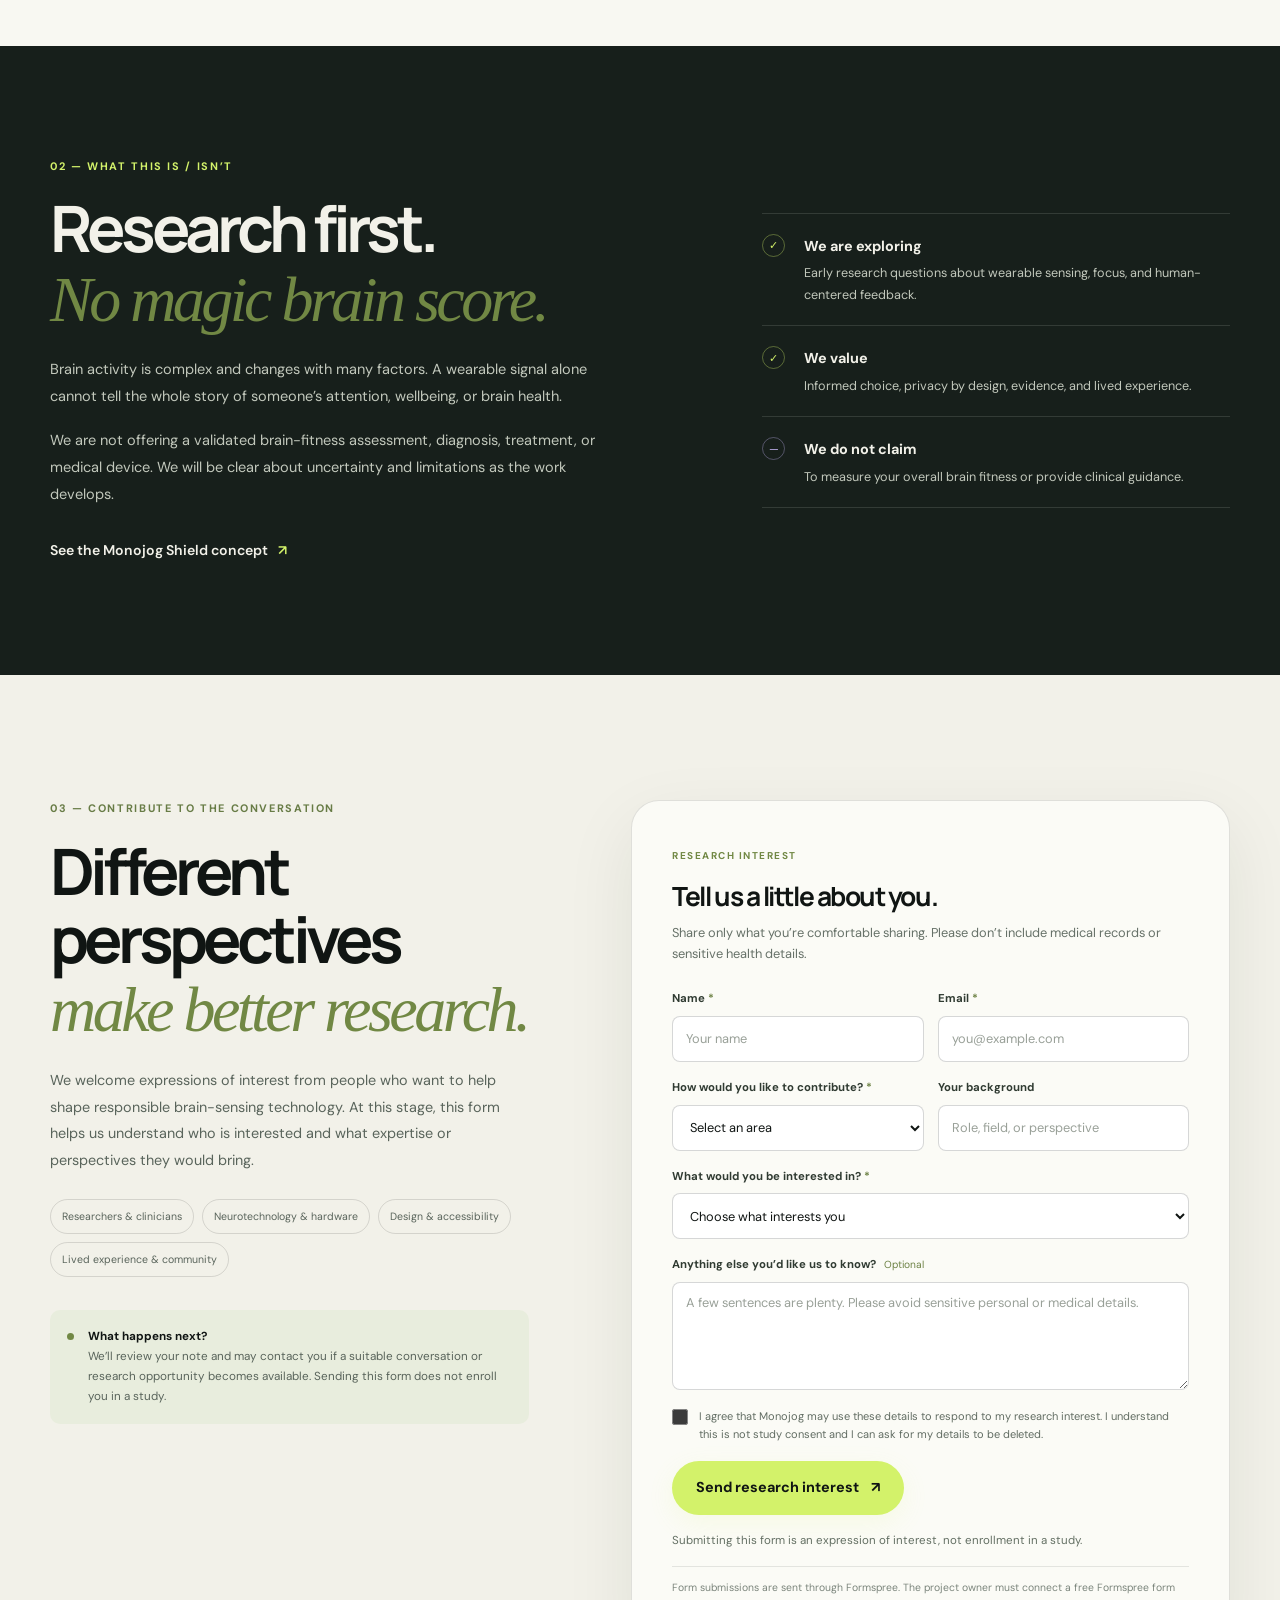
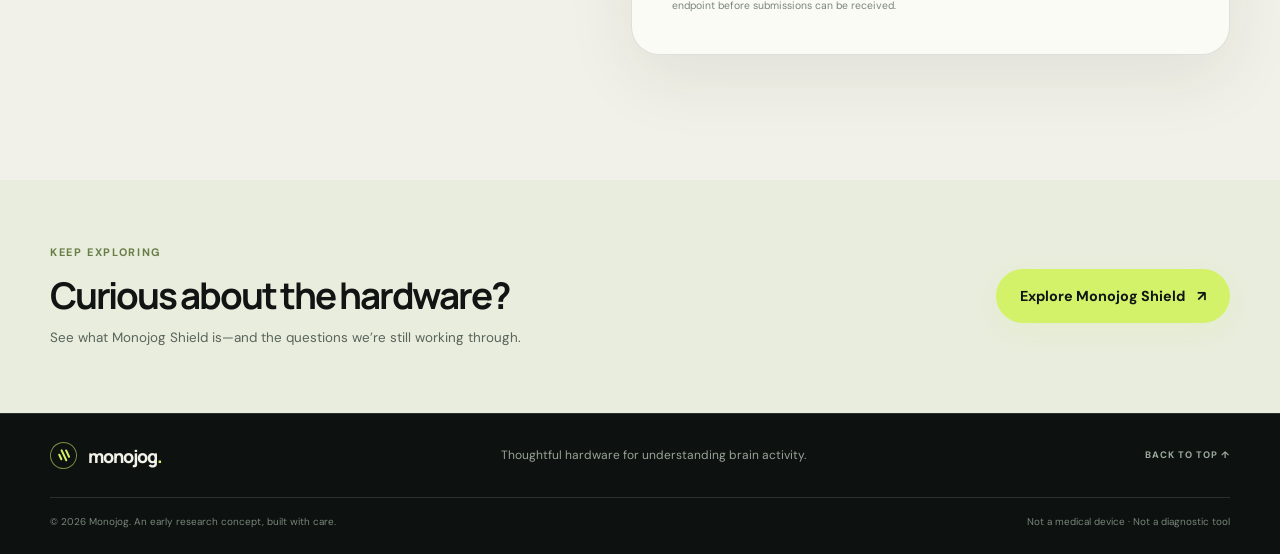
==== commit 302402c9: "Clarify Monojog research and add researcher interest application form" ====
--- a/research.html
+++ b/research.html
@@ -4,24 +4,106 @@
   <meta charset="utf-8">
   <meta name="viewport" content="width=device-width, initial-scale=1">
   <meta name="theme-color" content="#101513">
-  <meta name="description" content="Learn about Monojog's approach to brain-health technology: human agency, privacy, scientific evidence, and honest limits.">
-  <title>Research &amp; care — Monojog</title>
+  <meta name="description" content="Explore Monojog's brain activity research and express interest in contributing as a researcher, designer, or participant advisor.">
+  <title>Research with Monojog — Brain activity, focus &amp; care</title>
   <link rel="icon" type="image/svg+xml" href="assets/favicon.svg">
-  <link rel="preconnect" href="https://fonts.googleapis.com"><link rel="preconnect" href="https://fonts.gstatic.com" crossorigin>
+  <link rel="preconnect" href="https://fonts.googleapis.com">
+  <link rel="preconnect" href="https://fonts.gstatic.com" crossorigin>
   <link href="https://fonts.googleapis.com/css2?family=DM+Sans:wght@400;500;600;700&family=Manrope:wght@400;500;600;700;800&display=swap" rel="stylesheet">
-  <link rel="stylesheet" href="css/style.css"><link rel="stylesheet" href="css/animations.css"><link rel="stylesheet" href="css/brain-health.css">
+  <link rel="stylesheet" href="css/style.css">
+  <link rel="stylesheet" href="css/animations.css">
+  <link rel="stylesheet" href="css/brain-health.css">
+  <link rel="stylesheet" href="css/research.css">
 </head>
 <body>
-  <div id="preloader" aria-hidden="true"><div class="preloader-inner"><div class="preloader-logo">M</div><div class="preloader-bar"><div class="preloader-bar-fill"></div></div></div></div><div class="cursor-glow" id="cursorGlow" aria-hidden="true"></div>
-  <nav class="navbar" id="navbar" aria-label="Main navigation"><div class="container nav-container"><a class="nav-logo" href="index.html" aria-label="Monojog home"><span class="brand-mark" aria-hidden="true"><span></span><span></span><span></span></span><span class="logo-text">monojog<span class="brand-period">.</span></span></a><div class="nav-links" id="navLinks"><a class="nav-link" href="index.html">Our idea</a><a class="nav-link" href="shield.html">The hardware</a><a class="nav-link active" href="research.html" aria-current="page">Research &amp; care</a></div><div class="nav-actions"><a class="btn btn-primary btn-sm" href="shield.html">Explore the hardware <span aria-hidden="true">↗</span></a><button class="nav-toggle" id="navToggle" type="button" aria-label="Toggle navigation" aria-expanded="false" aria-controls="mobileMenu"><span></span><span></span><span></span></button></div></div></nav>
-  <div class="mobile-menu" id="mobileMenu"><div class="mobile-menu-content"><a class="mobile-link" href="index.html">Our idea</a><a class="mobile-link" href="shield.html">The hardware</a><a class="mobile-link" href="research.html" aria-current="page">Research &amp; care</a><a class="btn btn-primary btn-lg mobile-cta" href="shield.html">Explore the hardware ↗</a></div></div>
+  <div id="preloader" aria-hidden="true"><div class="preloader-inner"><div class="preloader-logo">M</div><div class="preloader-bar"><div class="preloader-bar-fill"></div></div></div></div>
+  <div class="cursor-glow" id="cursorGlow" aria-hidden="true"></div>
+
+  <nav class="navbar" id="navbar" aria-label="Main navigation">
+    <div class="container nav-container">
+      <a class="nav-logo" href="index.html" aria-label="Monojog home"><span class="brand-mark" aria-hidden="true"><span></span><span></span><span></span></span><span class="logo-text">monojog<span class="brand-period">.</span></span></a>
+      <div class="nav-links" id="navLinks">
+        <a class="nav-link" href="index.html">Our idea</a>
+        <a class="nav-link" href="shield.html">The hardware</a>
+        <a class="nav-link active" href="research.html" aria-current="page">Research</a>
+      </div>
+      <div class="nav-actions">
+        <a class="btn btn-primary btn-sm" href="#apply">Get involved <span aria-hidden="true">↘</span></a>
+        <button class="nav-toggle" id="navToggle" type="button" aria-label="Toggle navigation" aria-expanded="false" aria-controls="mobileMenu"><span></span><span></span><span></span></button>
+      </div>
+    </div>
+  </nav>
+  <div class="mobile-menu" id="mobileMenu"><div class="mobile-menu-content">
+    <a class="mobile-link" href="index.html">Our idea</a>
+    <a class="mobile-link" href="shield.html">The hardware</a>
+    <a class="mobile-link" href="research.html" aria-current="page">Research</a>
+    <a class="btn btn-primary btn-lg mobile-cta" href="#apply">Get involved ↘</a>
+  </div></div>
+
   <main>
-    <section class="page-hero research-page-hero" id="home"><div class="hero-bg" aria-hidden="true"><div class="hero-orb hero-orb-one"></div><div class="hero-orb hero-orb-two"></div><div class="hero-grid"></div></div><div class="container page-hero-layout research-hero-layout"><div class="page-hero-copy"><span class="eyebrow reveal-up"><span class="eyebrow-dot"></span> RESEARCH &amp; CARE</span><h1 class="page-title reveal-up delay-1">Curiosity,<br><span class="serif-accent">with boundaries.</span></h1><p class="hero-description reveal-up delay-2">Brain-sensing technology deserves more than exciting demos. It needs careful evidence, clear limits, meaningful privacy, and people in control.</p><div class="hero-actions reveal-up delay-3"><a class="btn btn-primary btn-lg" href="shield.html">See the hardware concept <span aria-hidden="true">↗</span></a><a class="text-link" href="index.html">Back to our idea <span aria-hidden="true">→</span></a></div></div><div class="research-card reveal-up delay-2"><div class="research-card-header"><span>OUR RESEARCH COMPASS</span><span class="compass-star">✳</span></div><div class="compass-graphic"><div class="compass-circle compass-circle-outer"></div><div class="compass-circle compass-circle-inner"></div><div class="compass-cross horizontal"></div><div class="compass-cross vertical"></div><div class="compass-core">M</div><span class="compass-label north">HUMAN</span><span class="compass-label east">OPEN</span><span class="compass-label south">CAREFUL</span><span class="compass-label west">USEFUL</span></div><div class="research-card-footer"><span>Direction before certainty.</span><span>BUILT WITH CARE</span></div></div></div></section>
-    <section class="principles-section section-space"><div class="container principles-layout"><div class="principles-intro reveal-up"><span class="section-index">01 — WHAT GUIDES US</span><h2>Technology should<br><span class="serif-accent">know its place.</span></h2><p>Our north star is not more monitoring. It’s better understanding, shaped with the people it’s meant to serve.</p></div><div class="principles-list"><article class="principle reveal-up"><span class="principle-number">01</span><div><h3>People stay in control</h3><p>Signals and prompts should be understandable, optional, and easy to dismiss. A tool should support your choices, never make them for you.</p></div><span class="principle-symbol">↗</span></article><article class="principle reveal-up delay-1"><span class="principle-number">02</span><div><h3>Privacy is part of care</h3><p>Brain data is personal. We aim to minimize collection, explain how information is used, and make privacy decisions visible.</p></div><span class="principle-symbol">↗</span></article><article class="principle reveal-up delay-2"><span class="principle-number">03</span><div><h3>Evidence before claims</h3><p>Brain activity is complex. We won’t present a signal as a diagnosis, a measure of a person’s worth, or a complete picture of brain health.</p></div><span class="principle-symbol">↗</span></article><article class="principle reveal-up delay-3"><span class="principle-number">04</span><div><h3>Research should be shared</h3><p>We want to make our questions, design choices, and learnings open to discussion so the work can improve through collaboration.</p></div><span class="principle-symbol">↗</span></article></div></div></section>
-    <section class="research-note-section section-space"><div class="container research-note-layout"><div class="research-copy reveal-up"><span class="section-index">02 — HONEST ABOUT THE LIMITS</span><h2>A signal is not<br><span class="serif-accent">the whole story.</span></h2><p>Brain-sensing tools may one day support personal reflection, but a signal can be affected by context and many other factors. It cannot, on its own, define someone’s brain fitness or diagnose a health condition.</p><p>Monojog Shield is an early research concept. We’re exploring questions, not offering a clinically validated product or medical advice.</p><a class="btn btn-light btn-lg" href="shield.html">Explore the concept <span aria-hidden="true">↗</span></a></div><div class="care-card reveal-up delay-1"><span class="care-card-kicker">A GOOD PLACE TO START</span><div class="care-pulse" aria-hidden="true"><span></span><span></span><span></span></div><h3>Ask, don’t assume.</h3><p>Useful technology makes its uncertainty clear—and leaves interpretation with the person.</p><span class="care-card-foot">HUMAN CONTEXT COMES FIRST</span></div></div></section>
-    <section class="closing-section section-space"><div class="container closing-inner reveal-up"><span class="section-index">THE WORK IS OPEN-ENDED</span><h2>Better questions<br><span class="serif-accent">make better tools.</span></h2><p>We’re exploring brain-sensing hardware with care and humility. Start with the concept or return to the bigger idea.</p><div class="closing-actions"><a class="btn btn-primary btn-lg" href="shield.html">See Monojog Shield <span aria-hidden="true">↗</span></a><a class="text-link" href="index.html">Back to Monojog <span aria-hidden="true">→</span></a></div></div></section>
+    <section class="research-hero" id="home">
+      <div class="hero-bg" aria-hidden="true"><div class="hero-orb hero-orb-one"></div><div class="hero-orb hero-orb-two"></div><div class="hero-grid"></div></div>
+      <div class="container research-hero-content">
+        <div class="research-hero-copy">
+          <span class="eyebrow reveal-up"><span class="eyebrow-dot"></span> MONOJOG / OPEN RESEARCH</span>
+          <h1 class="research-title reveal-up delay-1">Brain signals are<br><span class="serif-accent">only the beginning.</span></h1>
+          <p class="research-lede reveal-up delay-2">We’re exploring whether wearable brain-activity sensing can help people reflect on focus and everyday experience—without turning a complex human life into a score.</p>
+          <div class="research-hero-actions reveal-up delay-3"><a class="btn btn-primary btn-lg" href="#apply">Share your interest <span aria-hidden="true">↘</span></a><a class="research-secondary-link" href="#questions">What we’re exploring <span aria-hidden="true">↓</span></a></div>
+          <p class="research-status reveal-up delay-4"><span aria-hidden="true">✳</span> Early-stage research direction · No study recruitment is currently confirmed</p>
+        </div>
+        <aside class="research-hero-note reveal-up delay-2" aria-label="Research principles">
+          <span class="research-note-label">OUR STARTING POINT</span>
+          <p>Measure carefully.<br>Interpret humbly.<br><em>Keep people in control.</em></p>
+          <div class="research-note-rule"></div>
+          <span class="research-note-foot">A CONCEPT, NOT A CLINICAL TOOL</span>
+        </aside>
+      </div>
+      <a class="research-scroll" href="#questions"><span class="scroll-cue-line"></span> Explore our research</a>
+    </section>
+
+    <section class="research-purpose" id="questions">
+      <div class="container">
+        <div class="research-section-heading reveal-up"><span class="section-index">01 — WHAT WE’RE TRYING TO LEARN</span><h2>Better questions,<br><span class="serif-accent">before bigger claims.</span></h2><p>Monojog Shield is a hardware research concept. We’re working out what’s technically possible, what could be genuinely useful, and what should remain out of bounds.</p></div>
+        <div class="question-grid">
+          <article class="question-card reveal-up"><span class="question-index">01 / SIGNAL</span><div class="question-icon signal-icon" aria-hidden="true"><i></i><i></i><i></i><i></i><i></i></div><h3>What can we sense?</h3><p>Explore whether brain-activity patterns can be captured consistently and comfortably in everyday settings—not just in ideal conditions.</p></article>
+          <article class="question-card reveal-up delay-1"><span class="question-index">02 / CONTEXT</span><div class="question-icon context-icon" aria-hidden="true"><span>+</span><span>◌</span><span>↗</span></div><h3>What does a signal mean?</h3><p>Understand how personal reflection, environment, rest, and task context matter when someone makes sense of a measurement.</p></article>
+          <article class="question-card reveal-up delay-2"><span class="question-index">03 / CARE</span><div class="question-icon care-icon" aria-hidden="true"><span>✳</span></div><h3>How should insight feel?</h3><p>Find out whether feedback can encourage curiosity and agency without creating pressure, surveillance, or false certainty.</p></article>
+        </div>
+      </div>
+    </section>
+
+    <section class="research-boundaries">
+      <div class="container boundaries-layout">
+        <div class="boundaries-copy reveal-up"><span class="section-index">02 — WHAT THIS IS / ISN’T</span><h2>Research first.<br><span class="serif-accent">No magic brain score.</span></h2><p>Brain activity is complex and changes with many factors. A wearable signal alone cannot tell the whole story of someone’s attention, wellbeing, or brain health.</p><p>We are not offering a validated brain-fitness assessment, diagnosis, treatment, or medical device. We will be clear about uncertainty and limitations as the work develops.</p><a class="boundaries-link" href="shield.html">See the Monojog Shield concept <span aria-hidden="true">↗</span></a></div>
+        <div class="boundaries-list reveal-up delay-1"><div><span class="boundary-mark">✓</span><p><strong>We are exploring</strong><br>Early research questions about wearable sensing, focus, and human-centered feedback.</p></div><div><span class="boundary-mark">✓</span><p><strong>We value</strong><br>Informed choice, privacy by design, evidence, and lived experience.</p></div><div><span class="boundary-mark boundary-no">—</span><p><strong>We do not claim</strong><br>To measure your overall brain fitness or provide clinical guidance.</p></div></div>
+      </div>
+    </section>
+
+    <section class="participation-section">
+      <div class="container participation-layout">
+        <div class="participation-intro reveal-up"><span class="section-index">03 — CONTRIBUTE TO THE CONVERSATION</span><h2>Different perspectives<br><span class="serif-accent">make better research.</span></h2><p>We welcome expressions of interest from people who want to help shape responsible brain-sensing technology. At this stage, this form helps us understand who is interested and what expertise or perspectives they would bring.</p><div class="participation-roles"><span>Researchers &amp; clinicians</span><span>Neurotechnology &amp; hardware</span><span>Design &amp; accessibility</span><span>Lived experience &amp; community</span></div><div class="participation-expectations"><span class="expectation-dot"></span><p><strong>What happens next?</strong><br>We’ll review your note and may contact you if a suitable conversation or research opportunity becomes available. Sending this form does not enroll you in a study.</p></div></div>
+        <div class="application-card reveal-up delay-1" id="apply">
+          <div class="form-heading"><span class="form-kicker">RESEARCH INTEREST</span><h3>Tell us a little about you.</h3><p>Share only what you’re comfortable sharing. Please don’t include medical records or sensitive health details.</p></div>
+          <form id="researchInterestForm" class="research-form" data-endpoint="https://formspree.io/f/YOUR_FORM_ID" novalidate>
+            <div class="form-row"><div class="form-field"><label for="researchName">Name <span aria-hidden="true">*</span></label><input id="researchName" name="name" type="text" autocomplete="name" required maxlength="100" placeholder="Your name"></div><div class="form-field"><label for="researchEmail">Email <span aria-hidden="true">*</span></label><input id="researchEmail" name="email" type="email" autocomplete="email" required maxlength="200" placeholder="you@example.com"></div></div>
+            <div class="form-row"><div class="form-field"><label for="researchRole">How would you like to contribute? <span aria-hidden="true">*</span></label><select id="researchRole" name="contribution_area" required><option value="" disabled selected>Select an area</option><option>Research or neuroscience</option><option>Clinical practice or mental health</option><option>Neurotechnology or hardware</option><option>Product, design, or accessibility</option><option>Community or lived experience</option><option>Something else</option></select></div><div class="form-field"><label for="researchBackground">Your background</label><input id="researchBackground" name="background" type="text" maxlength="160" placeholder="Role, field, or perspective"></div></div>
+            <div class="form-field"><label for="researchInterest">What would you be interested in? <span aria-hidden="true">*</span></label><select id="researchInterest" name="interest" required><option value="" disabled selected>Choose what interests you</option><option>Reviewing research questions</option><option>Sharing a professional perspective</option><option>Giving feedback on design or accessibility</option><option>Joining a future interview or workshop</option><option>Following project updates</option><option>Other</option></select></div>
+            <div class="form-field"><label for="researchMessage">Anything else you’d like us to know? <span class="optional-label">Optional</span></label><textarea id="researchMessage" name="message" rows="4" maxlength="1500" placeholder="A few sentences are plenty. Please avoid sensitive personal or medical details."></textarea></div>
+            <label class="consent-field"><input type="checkbox" name="contact_consent" value="yes" required><span>I agree that Monojog may use these details to respond to my research interest. I understand this is not study consent and I can ask for my details to be deleted.</span></label>
+            <div class="form-honeypot" aria-hidden="true"><label for="companyWebsite">Leave this field empty</label><input id="companyWebsite" name="_gotcha" type="text" tabindex="-1" autocomplete="off"></div>
+            <button class="btn btn-primary btn-lg form-submit" type="submit">Send research interest <span aria-hidden="true">↗</span></button>
+            <p class="form-status" id="researchFormStatus" role="status" aria-live="polite">Submitting this form is an expression of interest, not enrollment in a study.</p>
+            <p class="form-setup-note">Form submissions are sent through Formspree. The project owner must connect a free Formspree form endpoint before submissions can be received.</p>
+          </form>
+        </div>
+      </div>
+    </section>
+
+    <section class="research-next"><div class="container research-next-inner reveal-up"><div><span class="section-index">KEEP EXPLORING</span><h2>Curious about the hardware?</h2><p>See what Monojog Shield is—and the questions we’re still working through.</p></div><a class="btn btn-primary btn-lg" href="shield.html">Explore Monojog Shield <span aria-hidden="true">↗</span></a></div></section>
   </main>
-  <footer class="site-footer"><div class="container footer-main"><a class="nav-logo footer-logo" href="index.html"><span class="brand-mark" aria-hidden="true"><span></span><span></span><span></span></span><span class="logo-text">monojog<span class="brand-period">.</span></span></a><p>Thoughtful hardware for understanding brain activity.</p><a class="footer-top" href="#home">BACK TO TOP ↑</a></div><div class="container footer-bottom"><span>© <span id="currentYear">2026</span> Monojog. An early research concept, built with care.</span><span>Not medical advice · Not a diagnostic tool</span></div></footer>
-  <script src="js/main.js"></script><script>document.getElementById('currentYear').textContent = new Date().getFullYear();</script>
+  <footer class="site-footer"><div class="container footer-main"><a class="nav-logo footer-logo" href="index.html"><span class="brand-mark" aria-hidden="true"><span></span><span></span><span></span></span><span class="logo-text">monojog<span class="brand-period">.</span></span></a><p>Thoughtful hardware for understanding brain activity.</p><a class="footer-top" href="#home">BACK TO TOP ↑</a></div><div class="container footer-bottom"><span>© <span id="currentYear">2026</span> Monojog. An early research concept, built with care.</span><span>Not a medical device · Not a diagnostic tool</span></div></footer>
+  <script src="js/main.js"></script>
+  <script src="js/research-form.js"></script>
+  <script>document.getElementById('currentYear').textContent = new Date().getFullYear();</script>
 </body>
 </html>
--- a/css/research.css
+++ b/css/research.css
@@ -0,0 +1,113 @@
+/* Research page: clear hierarchy, application form, and responsive states. */
+.research-hero { min-height: min(820px, 100svh); padding: 155px 0 90px; position: relative; display: flex; align-items: center; overflow: hidden; }
+.research-hero-content { position: relative; z-index: 2; display: grid; grid-template-columns: minmax(0, 1fr) 310px; gap: clamp(45px, 9vw, 130px); align-items: center; }
+.research-hero-copy { max-width: 760px; }
+.research-title { margin: 0 0 25px; font: 700 clamp(3.4rem, 7.3vw, 6.7rem)/.99 var(--font-display); letter-spacing: -.085em; }
+.research-lede { max-width: 650px; color: #b1bbb2; font-size: 1.05rem; line-height: 1.85; }
+.research-hero-actions { display: flex; align-items: center; gap: 27px; flex-wrap: wrap; margin-top: 33px; }
+.research-secondary-link, .boundaries-link { display: inline-flex; gap: 10px; align-items: center; color: var(--paper); font-size: .88rem; font-weight: 600; }
+.research-secondary-link span, .boundaries-link span { color: var(--lime); transition: transform var(--ease); }
+.research-secondary-link:hover span, .boundaries-link:hover span { transform: translateY(3px); }
+.research-status { display: flex; align-items: flex-start; gap: 9px; margin-top: 36px; color: var(--muted); font-size: .72rem; }
+.research-status span { color: var(--lime); }
+.research-hero-note { padding: 30px 27px; border: 1px solid var(--line); border-radius: var(--radius-md); background: rgba(27,36,32,.58); backdrop-filter: blur(12px); }
+.research-note-label, .research-note-foot { color: #9da99c; font-size: .57rem; font-weight: 700; letter-spacing: .14em; }
+.research-hero-note p { margin: 30px 0 26px; font: 600 1.35rem/1.65 var(--font-display); letter-spacing: -.035em; }
+.research-hero-note em { color: var(--lime); font-family: Georgia,serif; font-weight: 400; }
+.research-note-rule { width: 100%; height: 1px; margin-bottom: 18px; background: var(--line); }
+.research-scroll { position: absolute; bottom: 28px; left: 50%; display: flex; align-items: center; gap: 10px; transform: translateX(-50%); color: var(--muted); font-size: .66rem; white-space: nowrap; }
+.research-purpose { padding: 115px 0 125px; background: #f8f8f2; color: var(--ink); }
+.research-section-heading { max-width: 700px; margin-bottom: 48px; }
+.research-section-heading .section-index { color: #687c46; margin-bottom: 20px; }
+.research-section-heading h2, .boundaries-copy h2, .participation-intro h2 { font: 700 clamp(2.6rem, 5vw, 4.3rem)/1.07 var(--font-display); letter-spacing: -.075em; }
+.research-section-heading h2 .serif-accent, .boundaries-copy h2 .serif-accent, .participation-intro h2 .serif-accent { color: #718844; }
+.research-section-heading > p { max-width: 620px; margin-top: 21px; color: #667168; font-size: .94rem; line-height: 1.85; }
+.question-grid { display: grid; grid-template-columns: repeat(3, 1fr); gap: 17px; }
+.question-card { min-height: 285px; padding: 25px; border: 1px solid rgba(16,21,19,.12); border-radius: var(--radius-md); background: #f0f2e9; transition: transform var(--ease), box-shadow var(--ease); }
+.question-card:hover { transform: translateY(-5px); box-shadow: 0 18px 36px rgba(34,46,34,.08); }
+.question-index { color: #74816d; font-size: .59rem; font-weight: 700; letter-spacing: .13em; }
+.question-icon { height: 54px; margin: 17px 0 21px; display: flex; align-items: center; gap: 6px; color: #718844; }
+.signal-icon i { width: 4px; height: 19px; border-radius: 4px; background: #819d48; animation: researchSignal 1s ease-in-out infinite alternate; }
+.signal-icon i:nth-child(2) { height: 38px; animation-delay: -.3s; }.signal-icon i:nth-child(3) { height: 27px; animation-delay: -.6s; }.signal-icon i:nth-child(4) { height: 33px; animation-delay: -.2s; }.signal-icon i:nth-child(5) { height: 15px; animation-delay: -.5s; }
+@keyframes researchSignal { to { transform: scaleY(.55); opacity: .58; } }
+.context-icon { gap: 13px; font-size: 1.35rem; }.context-icon span:nth-child(2) { font-size: 2rem; }.context-icon span:nth-child(3) { font-size: 1rem; }
+.care-icon { width: 52px; justify-content: center; border: 1px solid rgba(113,136,68,.4); border-radius: 50%; font-size: 1.35rem; animation: researchBreathe 4s ease-in-out infinite; }
+@keyframes researchBreathe { 50% { box-shadow: 0 0 25px rgba(113,136,68,.19); transform: scale(1.04); } }
+.question-card h3 { margin-bottom: 9px; font: 700 1.22rem var(--font-display); letter-spacing: -.04em; }
+.question-card p { color: #69736a; font-size: .85rem; line-height: 1.75; }
+.research-boundaries { padding: 112px 0; background: var(--ink-soft); }
+.boundaries-layout { display: grid; grid-template-columns: 1fr .8fr; gap: clamp(50px, 10vw, 140px); align-items: center; }
+.boundaries-copy .section-index, .participation-intro .section-index { margin-bottom: 20px; }
+.boundaries-copy h2 { margin-bottom: 23px; }
+.boundaries-copy p { max-width: 570px; margin: 0 0 17px; color: var(--paper-dim); font-size: .91rem; line-height: 1.85; }
+.boundaries-link { margin-top: 13px; color: var(--paper); }
+.boundaries-list { display: grid; gap: 0; border-top: 1px solid var(--line); }
+.boundaries-list > div { display: grid; grid-template-columns: 28px 1fr; gap: 14px; padding: 20px 0; border-bottom: 1px solid var(--line); }
+.boundary-mark { width: 23px; height: 23px; display: grid; place-items: center; border: 1px solid rgba(211,242,106,.35); border-radius: 50%; color: var(--lime); font-size: .7rem; }
+.boundary-no { border-color: rgba(195,180,242,.35); color: var(--lilac); }
+.boundaries-list p { color: var(--paper-dim); font-size: .79rem; line-height: 1.7; }
+.boundaries-list strong { display: inline-block; margin-bottom: 4px; color: var(--paper); font-size: .9rem; }
+.participation-section { padding: 125px 0; background: var(--paper); color: var(--ink); }
+.participation-layout { display: grid; grid-template-columns: minmax(0, .8fr) minmax(450px, 1fr); gap: clamp(48px, 8vw, 110px); align-items: start; }
+.participation-intro { position: sticky; top: 125px; }
+.participation-intro .section-index { color: #687c46; }
+.participation-intro h2 { margin-bottom: 22px; }
+.participation-intro > p { max-width: 490px; color: #59645b; font-size: .9rem; line-height: 1.85; }
+.participation-roles { display: flex; flex-wrap: wrap; gap: 8px; margin-top: 25px; }
+.participation-roles span { padding: 8px 11px; border: 1px solid rgba(16,21,19,.13); border-radius: 99px; color: #59645b; font-size: .66rem; }
+.participation-expectations { display: grid; grid-template-columns: 9px 1fr; gap: 12px; margin-top: 33px; padding: 17px; border-radius: 10px; background: #e8eddd; }
+.expectation-dot { width: 7px; height: 7px; margin-top: 6px; border-radius: 50%; background: #718844; }
+.participation-expectations p { color: #59645b; font-size: .73rem; line-height: 1.7; }
+.participation-expectations strong { color: var(--ink); }
+.application-card { padding: clamp(24px, 4vw, 40px); border: 1px solid rgba(16,21,19,.12); border-radius: var(--radius-lg); background: #fbfbf6; box-shadow: 0 24px 70px rgba(30,40,30,.08); scroll-margin-top: 110px; }
+.form-kicker { color: #718844; font-size: .62rem; font-weight: 700; letter-spacing: .15em; }
+.form-heading h3 { margin: 10px 0 8px; font: 700 1.65rem var(--font-display); letter-spacing: -.055em; }
+.form-heading p { max-width: 510px; margin-bottom: 25px; color: #667168; font-size: .8rem; line-height: 1.7; }
+.research-form { display: grid; gap: 17px; }
+.form-row { display: grid; grid-template-columns: 1fr 1fr; gap: 14px; }
+.form-field { display: grid; gap: 7px; }
+.form-field label { color: #303b32; font-size: .71rem; font-weight: 700; }
+.form-field label > span:first-child { color: #6d8245; }
+.optional-label { margin-left: 5px; color: #7d877f; font-size: .64rem; font-weight: 400; }
+.form-field input, .form-field select, .form-field textarea { width: 100%; min-height: 46px; padding: 11px 13px; border: 1px solid rgba(16,21,19,.17); border-radius: 8px; background: #fff; color: var(--ink); font: 400 .8rem var(--font-body); transition: border-color var(--ease), box-shadow var(--ease); }
+.form-field textarea { min-height: 108px; resize: vertical; }
+.form-field input::placeholder, .form-field textarea::placeholder { color: #99a098; }
+.form-field input:focus, .form-field select:focus, .form-field textarea:focus { border-color: #839d50; outline: none; box-shadow: 0 0 0 3px rgba(131,157,80,.12); }
+.consent-field { display: grid; grid-template-columns: 17px 1fr; gap: 10px; align-items: start; color: #626d63; font-size: .69rem; line-height: 1.65; }
+.consent-field input { width: 16px; height: 16px; margin-top: 2px; accent-color: #718844; }
+.form-submit { justify-self: start; border: 0; cursor: pointer; }
+.form-submit:disabled { cursor: wait; opacity: .7; }
+.form-status { min-height: 1.4em; color: #647064; font-size: .72rem; line-height: 1.55; }
+.form-status.is-error { color: #9a3e34; }.form-status.is-success { color: #45682d; }
+.form-setup-note { padding-top: 12px; border-top: 1px solid rgba(16,21,19,.1); color: #7b857c; font-size: .65rem; line-height: 1.65; }
+.form-honeypot { position: absolute !important; left: -10000px !important; width: 1px; height: 1px; overflow: hidden; }
+.research-next { padding: 64px 0; background: #e8eddd; color: var(--ink); }
+.research-next-inner { display: flex; align-items: center; justify-content: space-between; gap: 30px; }
+.research-next .section-index { color: #687c46; margin-bottom: 10px; }
+.research-next h2 { font: 700 clamp(1.6rem, 3vw, 2.3rem) var(--font-display); letter-spacing: -.06em; }
+.research-next p { margin-top: 7px; color: #59645b; font-size: .84rem; }
+
+@media (max-width: 850px) {
+  .research-hero-content { grid-template-columns: minmax(0, 1fr) 250px; gap: 35px; }
+  .participation-layout { grid-template-columns: 1fr; gap: 40px; }
+  .participation-intro { position: static; }
+  .participation-intro > p { max-width: 680px; }
+  .participation-expectations { max-width: 600px; }
+}
+@media (max-width: 680px) {
+  .research-hero { min-height: auto; padding: 130px 0 85px; }
+  .research-hero-content { grid-template-columns: 1fr; gap: 32px; }
+  .research-title { font-size: clamp(3.2rem, 14vw, 5rem); }
+  .research-hero-note { max-width: 420px; }
+  .research-purpose, .research-boundaries, .participation-section { padding: 82px 0; }
+  .question-grid { grid-template-columns: 1fr; }
+  .question-card { min-height: auto; }
+  .boundaries-layout { grid-template-columns: 1fr; gap: 36px; }
+  .participation-layout { gap: 32px; }
+  .application-card { padding: 23px 18px; }
+  .form-row { grid-template-columns: 1fr; }
+  .research-next-inner { align-items: flex-start; flex-direction: column; }
+}
+@media (prefers-reduced-motion: reduce) {
+  .signal-icon i, .care-icon { animation: none !important; }
+}
